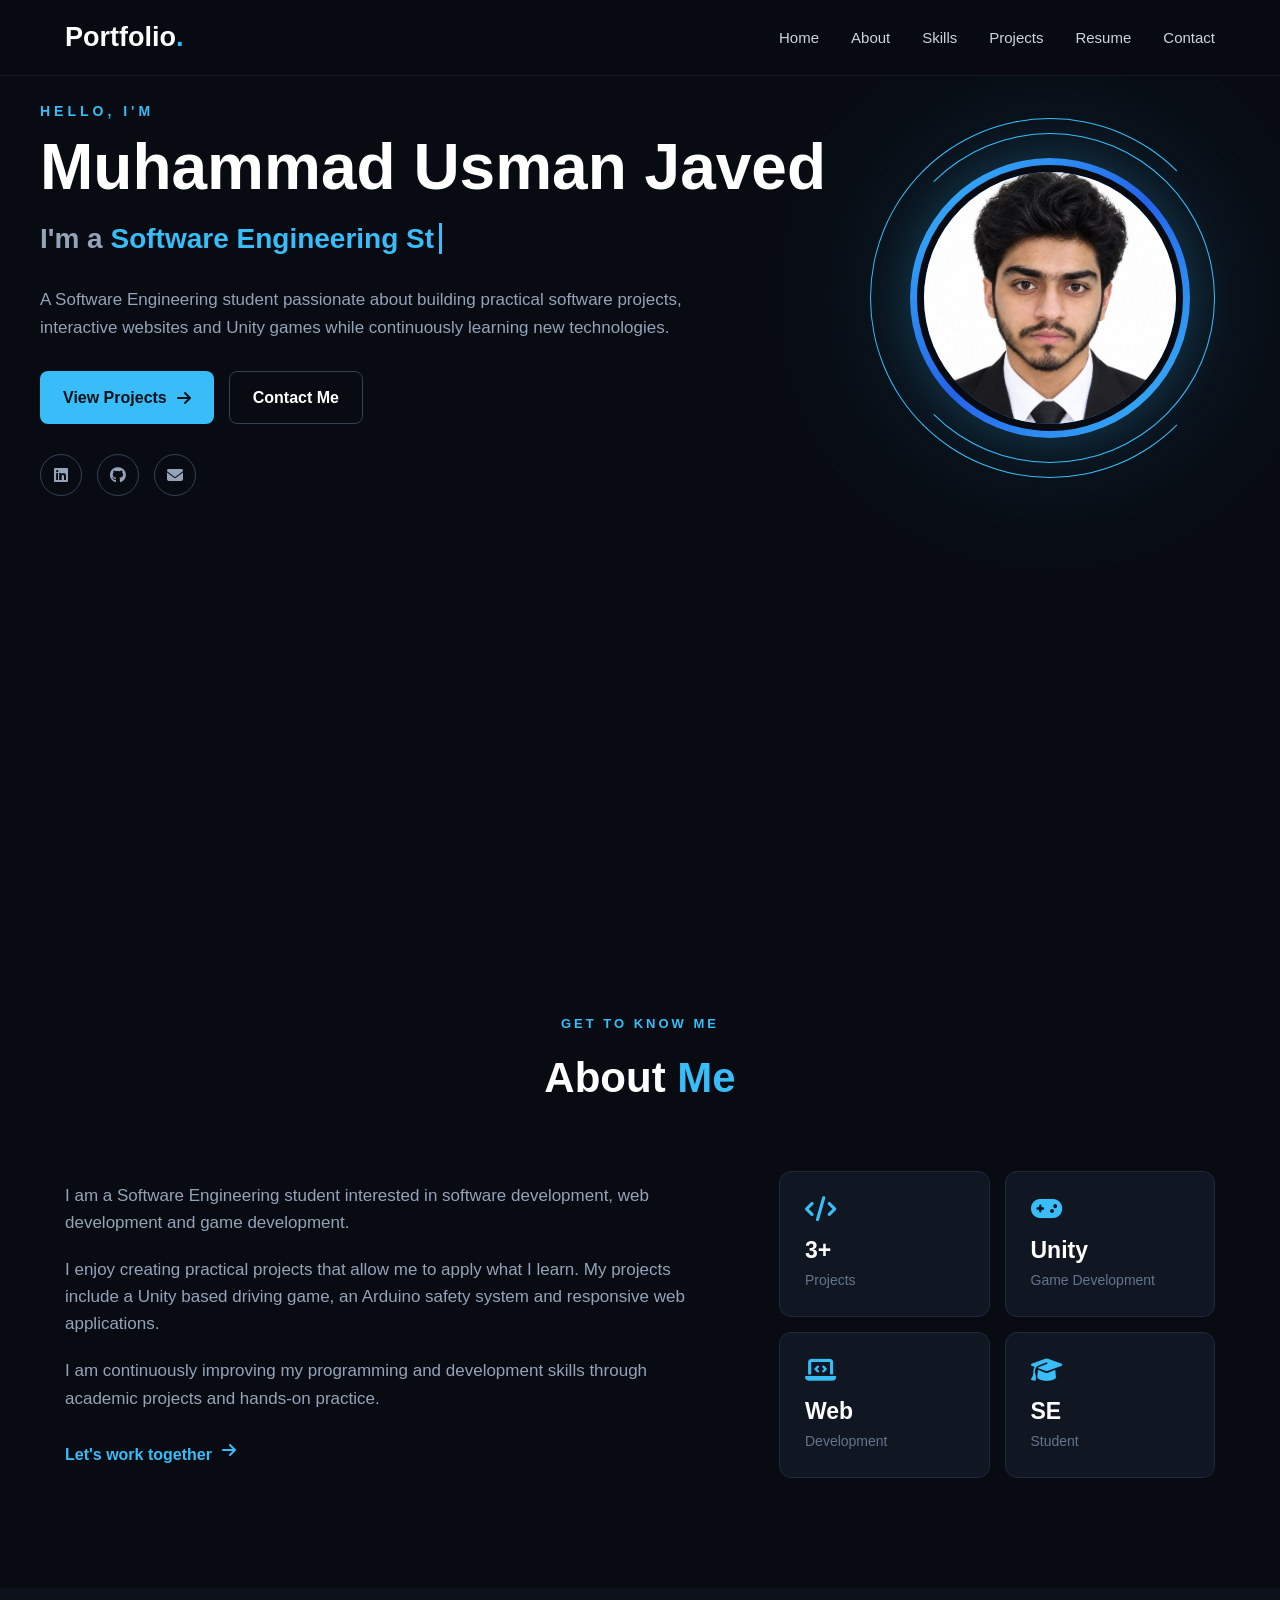
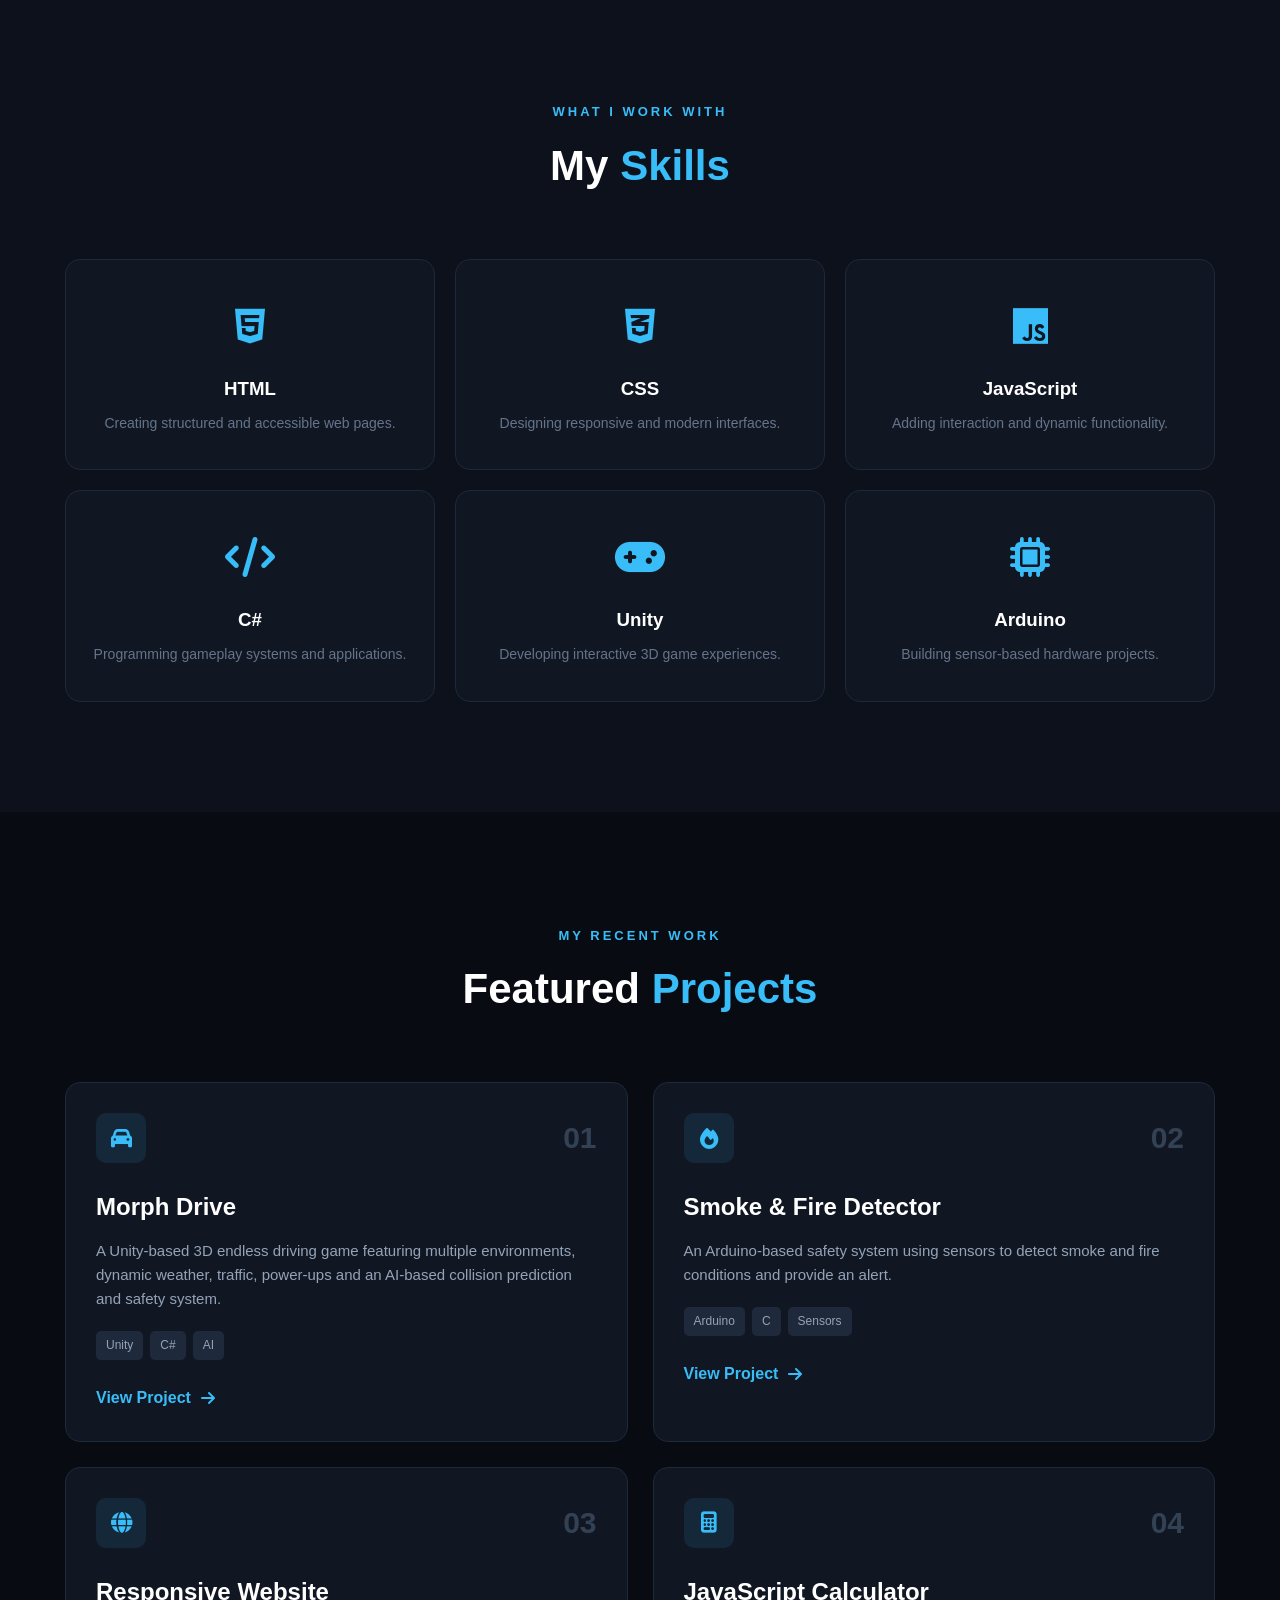
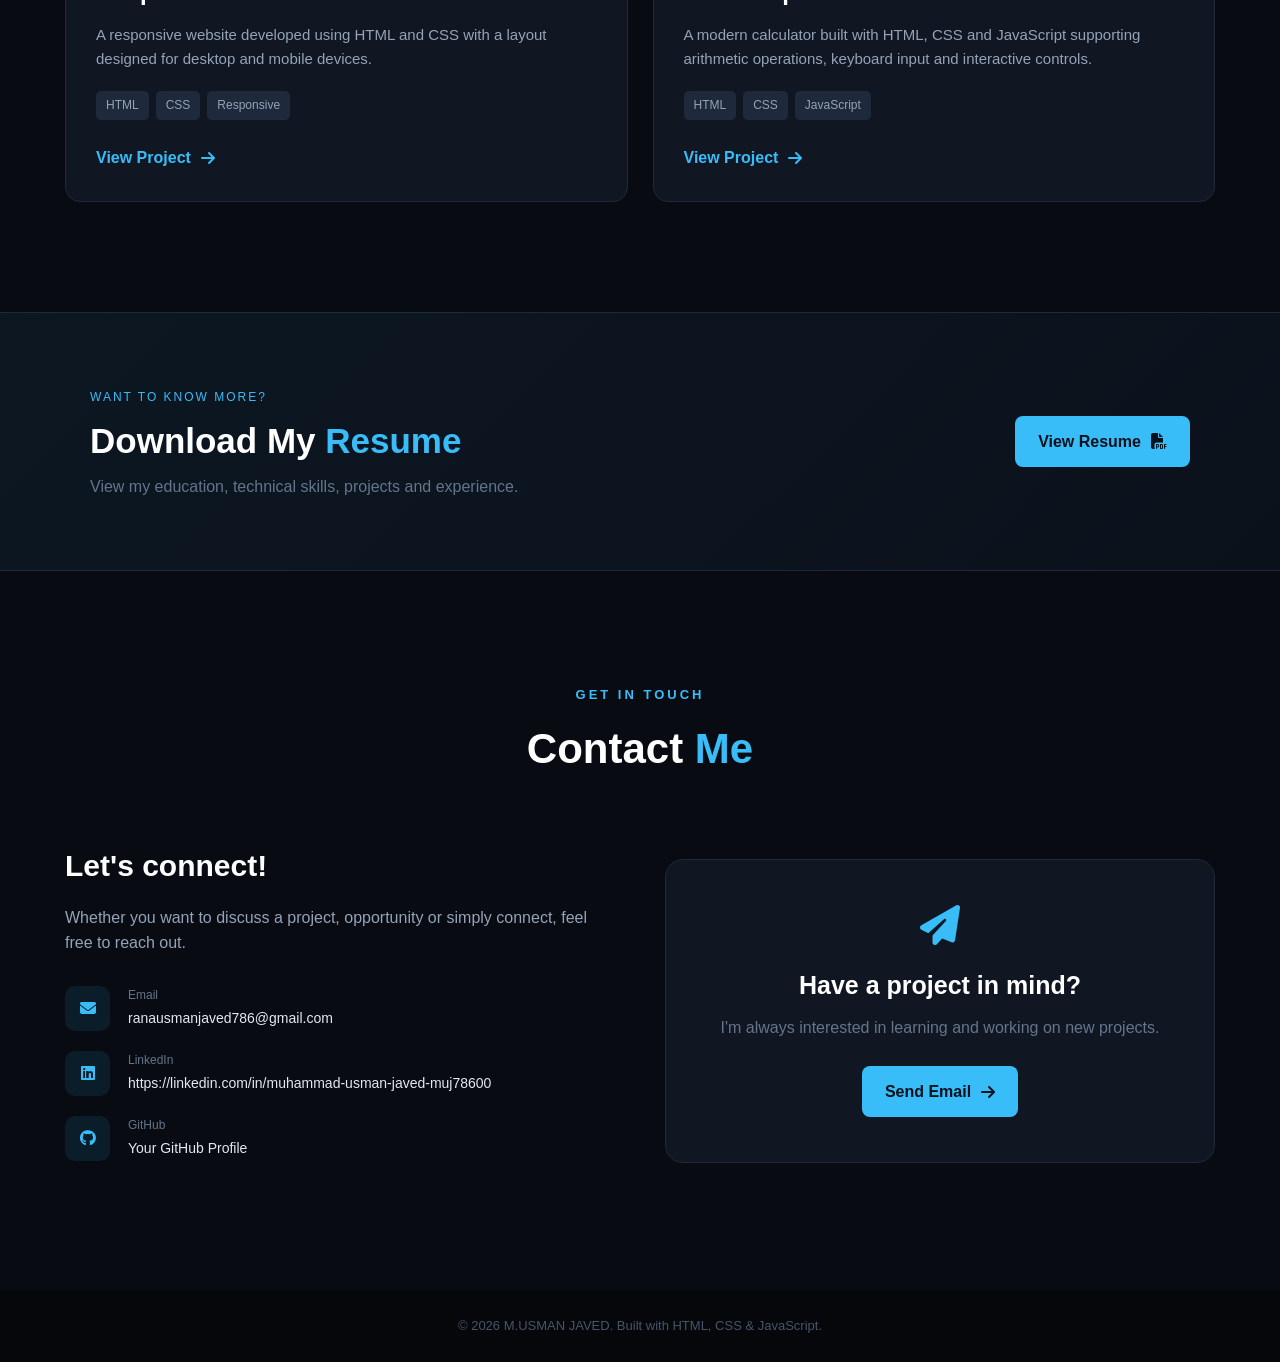
==== index.html @ f13d187c "Rename Layout.html to index.html" ====
<!DOCTYPE html>
<html lang="en">

<head>
    <meta charset="UTF-8">
    <meta name="viewport" content="width=device-width, initial-scale=1.0">

    <title>Muhammad Usman Javed| Software Engineering Student</title>

    <link rel="stylesheet" href="style.css">

    <!-- Font Awesome -->
    <link rel="stylesheet"
        href="https://cdnjs.cloudflare.com/ajax/libs/font-awesome/6.5.2/css/all.min.css">
</head>

<body>

    <!-- =========================
         NAVBAR
    ========================== -->

    <header class="header">

        <nav class="navbar">

            <a href="#home" class="logo">
                Portfolio<span>.</span>
            </a>

            <button class="menu-toggle" id="menuToggle">
                <i class="fas fa-bars"></i>
            </button>

            <ul class="nav-links" id="navLinks">

                <li>
                    <a href="#home">Home</a>
                </li>

                <li>
                    <a href="#about">About</a>
                </li>

                <li>
                    <a href="#skills">Skills</a>
                </li>

                <li>
                    <a href="#projects">Projects</a>
                </li>

                <li>
                    <a href="#resume">Resume</a>
                </li>

                <li>
                    <a href="#contact">Contact</a>
                </li>

            </ul>

        </nav>

    </header>


    <!-- =========================
         HERO
    ========================== -->

    <section id="home" class="hero">

        <div class="hero-container">

            <!-- LEFT SIDE -->

            <div class="hero-content">

                <p class="hello">
                    HELLO, I'M
                </p>

                <h1>
                    Muhammad Usman Javed
                </h1>

                <h2>
                    I'm a
                    <span id="typing"></span>
                </h2>

                <p class="hero-description">
                    A Software Engineering student passionate about
                    building practical software projects, interactive
                    websites and Unity games while continuously
                    learning new technologies.
                </p>

                <div class="hero-buttons">

                    <a href="#projects" class="btn primary-btn">
                        View Projects
                        <i class="fas fa-arrow-right"></i>
                    </a>

                    <a href="#contact" class="btn secondary-btn">
                        Contact Me
                    </a>

                </div>

                <div class="social-links">

                    <a href="https://linkedin.com/in/muhammad-usman-javed-muj78600" target="_blank">
                        <i class="fab fa-linkedin"></i>
                    </a>

                    <a href="https://github.com/muhammad-usman-javed" target="_blank">
                        <i class="fab fa-github"></i>
                    </a>

                    <a href="mailto:ranausmanjaved786@gmail.com">
                        <i class="fas fa-envelope"></i>
                    </a>

                </div>

            </div>


            <!-- PROFILE PHOTO -->

            <div class="profile-container">

                <div class="profile-glow"></div>

                <div class="profile-circle">

                    <img src="My Picture.jpeg"
                        alt="Profile Photo">

                </div>

                <div class="profile-decoration decoration-one"></div>
                <div class="profile-decoration decoration-two"></div>

            </div>

        </div>

    </section>


    <!-- =========================
         ABOUT
    ========================== -->

    <section id="about" class="section">

        <div class="section-heading">

            <span>GET TO KNOW ME</span>

            <h2>
                About <strong>Me</strong>
            </h2>

        </div>

        <div class="about-container">

            <div class="about-text">

                <p>
                    I am a Software Engineering student interested in
                    software development, web development and game
                    development.
                </p>

                <p>
                    I enjoy creating practical projects that allow me
                    to apply what I learn. My projects include a Unity
                    based driving game, an Arduino safety system and
                    responsive web applications.
                </p>

                <p>
                    I am continuously improving my programming and
                    development skills through academic projects and
                    hands-on practice.
                </p>

                <a href="#contact" class="text-link">
                    Let's work together
                    <i class="fas fa-arrow-right"></i>
                </a>

            </div>


            <div class="about-stats">

                <div class="stat-card">

                    <i class="fas fa-code"></i>

                    <h3>3+</h3>

                    <p>Projects</p>

                </div>

                <div class="stat-card">

                    <i class="fas fa-gamepad"></i>

                    <h3>Unity</h3>

                    <p>Game Development</p>

                </div>

                <div class="stat-card">

                    <i class="fas fa-laptop-code"></i>

                    <h3>Web</h3>

                    <p>Development</p>

                </div>

                <div class="stat-card">

                    <i class="fas fa-graduation-cap"></i>

                    <h3>SE</h3>

                    <p>Student</p>

                </div>

            </div>

        </div>

    </section>


    <!-- =========================
         SKILLS
    ========================== -->

    <section id="skills" class="section skills-section">

        <div class="section-heading">

            <span>WHAT I WORK WITH</span>

            <h2>
                My <strong>Skills</strong>
            </h2>

        </div>


        <div class="skills-grid">

            <div class="skill-card">

                <div class="skill-icon">
                    <i class="fab fa-html5"></i>
                </div>

                <h3>HTML</h3>

                <p>
                    Creating structured and accessible web pages.
                </p>

            </div>


            <div class="skill-card">

                <div class="skill-icon">
                    <i class="fab fa-css3-alt"></i>
                </div>

                <h3>CSS</h3>

                <p>
                    Designing responsive and modern interfaces.
                </p>

            </div>


            <div class="skill-card">

                <div class="skill-icon">
                    <i class="fab fa-js"></i>
                </div>

                <h3>JavaScript</h3>

                <p>
                    Adding interaction and dynamic functionality.
                </p>

            </div>


            <div class="skill-card">

                <div class="skill-icon">
                    <i class="fas fa-code"></i>
                </div>

                <h3>C#</h3>

                <p>
                    Programming gameplay systems and applications.
                </p>

            </div>


            <div class="skill-card">

                <div class="skill-icon">
                    <i class="fas fa-gamepad"></i>
                </div>

                <h3>Unity</h3>

                <p>
                    Developing interactive 3D game experiences.
                </p>

            </div>


            <div class="skill-card">

                <div class="skill-icon">
                    <i class="fas fa-microchip"></i>
                </div>

                <h3>Arduino</h3>

                <p>
                    Building sensor-based hardware projects.
                </p>

            </div>

        </div>

    </section>


    <!-- =========================
         PROJECTS
    ========================== -->

    <section id="projects" class="section">

        <div class="section-heading">

            <span>MY RECENT WORK</span>

            <h2>
                Featured <strong>Projects</strong>
            </h2>

        </div>


        <div class="projects-grid">


            <!-- PROJECT 1 -->

            <div class="project-card">

                <div class="project-top">

                    <div class="project-icon">
                        <i class="fas fa-car"></i>
                    </div>

                    <span>
                        01
                    </span>

                </div>

                <h3>
                    Morph Drive
                </h3>

                <p>
                    A Unity-based 3D endless driving game featuring
                    multiple environments, dynamic weather, traffic,
                    power-ups and an AI-based collision prediction
                    and safety system.
                </p>

                <div class="project-tags">

                    <span>Unity</span>
                    <span>C#</span>
                    <span>AI</span>

                </div>

                <a href="#" class="project-link">
                    View Project
                    <i class="fas fa-arrow-right"></i>
                </a>

            </div>


            <!-- PROJECT 2 -->

            <div class="project-card">

                <div class="project-top">

                    <div class="project-icon">
                        <i class="fas fa-fire"></i>
                    </div>

                    <span>
                        02
                    </span>

                </div>

                <h3>
                    Smoke & Fire Detector
                </h3>

                <p>
                    An Arduino-based safety system using sensors
                    to detect smoke and fire conditions and provide
                    an alert.
                </p>

                <div class="project-tags">

                    <span>Arduino</span>
                    <span>C</span>
                    <span>Sensors</span>

                </div>

                <a href="#" class="project-link">
                    View Project
                    <i class="fas fa-arrow-right"></i>
                </a>

            </div>


            <!-- PROJECT 3 -->

            <div class="project-card">

                <div class="project-top">

                    <div class="project-icon">
                        <i class="fas fa-globe"></i>
                    </div>

                    <span>
                        03
                    </span>

                </div>

                <h3>
                    Responsive Website
                </h3>

                <p>
                    A responsive website developed using HTML and
                    CSS with a layout designed for desktop and
                    mobile devices.
                </p>

                <div class="project-tags">

                    <span>HTML</span>
                    <span>CSS</span>
                    <span>Responsive</span>

                </div>

                <a href="#" class="project-link">
                    View Project
                    <i class="fas fa-arrow-right"></i>
                </a>

            </div>


            <!-- PROJECT 4 -->

            <div class="project-card">

                <div class="project-top">

                    <div class="project-icon">
                        <i class="fas fa-calculator"></i>
                    </div>

                    <span>
                        04
                    </span>

                </div>

                <h3>
                    JavaScript Calculator
                </h3>

                <p>
                    A modern calculator built with HTML, CSS and
                    JavaScript supporting arithmetic operations,
                    keyboard input and interactive controls.
                </p>

                <div class="project-tags">

                    <span>HTML</span>
                    <span>CSS</span>
                    <span>JavaScript</span>

                </div>

                <a href="#" class="project-link">
                    View Project
                    <i class="fas fa-arrow-right"></i>
                </a>

            </div>

        </div>

    </section>


    <!-- =========================
         RESUME
    ========================== -->

    <section id="resume" class="resume-section">

        <div class="resume-content">

            <div>

                <span class="resume-small">
                    WANT TO KNOW MORE?
                </span>

                <h2>
                    Download My <strong>Resume</strong>
                </h2>

                <p>
                    View my education, technical skills, projects
                    and experience.
                </p>

            </div>

            <a href="Muhammad Usman Javed CV.pdf"
                target="_blank"
                class="btn primary-btn">

                View Resume

                <i class="fas fa-file-pdf"></i>

            </a>

        </div>

    </section>


    <!-- =========================
         CONTACT
    ========================== -->

    <section id="contact" class="section contact-section">

        <div class="section-heading">

            <span>GET IN TOUCH</span>

            <h2>
                Contact <strong>Me</strong>
            </h2>

        </div>


        <div class="contact-container">

            <div class="contact-text">

                <h3>
                    Let's connect!
                </h3>

                <p>
                    Whether you want to discuss a project,
                    opportunity or simply connect, feel free
                    to reach out.
                </p>

                <div class="contact-item">

                    <i class="fas fa-envelope"></i>

                    <div>
                        <span>Email</span>
                        <a href="mailto:your.email@example.com">
                            ranausmanjaved786@gmail.com
                        </a>
                    </div>

                </div>


                <div class="contact-item">

                    <i class="fab fa-linkedin"></i>

                    <div>
                        <span>LinkedIn</span>
                        <a href="#" target="_blank">
                            https://linkedin.com/in/muhammad-usman-javed-muj78600
                        </a>
                    </div>

                </div>


                <div class="contact-item">

                    <i class="fab fa-github"></i>

                    <div>
                        <span>GitHub</span>
                        <a href="#" target="_blank">
                            Your GitHub Profile
                        </a>
                    </div>

                </div>

            </div>


            <div class="contact-card">

                <i class="fas fa-paper-plane"></i>

                <h3>
                    Have a project in mind?
                </h3>

                <p>
                    I'm always interested in learning and
                    working on new projects.
                </p>

                <a href="ranausmanjaved786@gmail.com"
                    class="btn primary-btn">

                    Send Email

                    <i class="fas fa-arrow-right"></i>

                </a>

            </div>

        </div>

    </section>


    <!-- =========================
         FOOTER
    ========================== -->

    <footer>

        <p>
            © 2026 M.USMAN JAVED.
            Built with HTML, CSS & JavaScript.
        </p>

    </footer>


    <script src="script.js"></script>

</body>

</html>
---- style.css ----
/* ========================================
   RESET
======================================== */

* {
    margin: 0;
    padding: 0;
    box-sizing: border-box;
}

html {
    scroll-behavior: smooth;
}

body {
    font-family: Arial, Helvetica, sans-serif;
    background: #080b12;
    color: #ffffff;
    line-height: 1.6;
}

html {
    overflow-x: hidden;
}

body {
    overflow-x: hidden;
    width: 100%;
}

a {
    text-decoration: none;
    color: inherit;
}

section {
    scroll-margin-top: 80px;
}


/* ========================================
   HEADER
======================================== */

.header {
    position: fixed;
    top: 0;
    left: 0;
    width: 100%;
    z-index: 1000;

    background: rgba(8, 11, 18, 0.85);

    backdrop-filter: blur(15px);

    border-bottom: 1px solid rgba(255, 255, 255, 0.06);
}

.navbar {
    max-width: 1200px;
    margin: auto;

    height: 75px;

    padding: 0 25px;

    display: flex;
    align-items: center;
    justify-content: space-between;
}

.logo {
    font-size: 27px;
    font-weight: 800;
}

.logo span {
    color: #38bdf8;
}

.nav-links {
    display: flex;
    list-style: none;
    gap: 32px;
}

.nav-links a {
    color: #cbd5e1;

    font-size: 15px;

    transition: 0.3s;
}

.nav-links a:hover {
    color: #38bdf8;
}

.menu-toggle {
    display: none;

    border: none;
    background: none;

    color: white;

    font-size: 25px;

    cursor: pointer;
}


/* ========================================
   HERO
======================================== */

/* ========================================
   HERO
======================================== */

.hero {
    min-height: 100vh;
    width: 100%;
    padding: 100px 25px 60px;
    box-sizing: border-box;
    overflow: hidden;
}

.hero-container {
    width: 100%;
    max-width: 1200px;
    margin: 0 auto;

    display: grid;
    grid-template-columns: minmax(0, 1fr) 380px;

    align-items: center;
    gap: 70px;
}

.hero-content {
    min-width: 0;
    max-width: 100%;
    animation: slideLeft 1s ease;
}

.hello {
    color: #38bdf8;
    font-size: 14px;
    letter-spacing: 4px;
    font-weight: bold;
    margin-bottom: 12px;
}

.hero h1 {
    font-size: 64px;
    line-height: 1.05;
    margin-bottom: 15px;
    white-space: nowrap;
}

.hero h2 {
    font-size: 28px;
    color: #94a3b8;
    margin-bottom: 25px;
}

#typing {
    color: #38bdf8;
    border-right: 3px solid #38bdf8;
    padding-right: 5px;
}

.hero-description {
    max-width: 650px;
    color: #94a3b8;
    font-size: 17px;
}

.hero-buttons {
    display: flex;
    gap: 15px;
    margin-top: 30px;
}

.btn {
    display: inline-flex;
    align-items: center;
    justify-content: center;
    gap: 10px;
    padding: 13px 23px;
    border-radius: 8px;
    font-weight: bold;
    transition: 0.3s;
}

.primary-btn {
    background: #38bdf8;
    color: #06111b;
}

.primary-btn:hover {
    transform: translateY(-4px);
    box-shadow: 0 10px 30px rgba(56, 189, 248, 0.25);
}

.secondary-btn {
    border: 1px solid #334155;
    color: white;
}

.secondary-btn:hover {
    border-color: #38bdf8;
    color: #38bdf8;
    transform: translateY(-4px);
}

.social-links {
    display: flex;
    gap: 15px;
    margin-top: 30px;
}

.social-links a {
    width: 42px;
    height: 42px;
    border: 1px solid #334155;
    border-radius: 50%;

    display: flex;
    justify-content: center;
    align-items: center;

    color: #94a3b8;
    transition: 0.3s;
}

.social-links a:hover {
    color: #38bdf8;
    border-color: #38bdf8;
    transform: translateY(-4px);
}


/* ========================================
   PROFILE PHOTO
======================================== */

.profile-container {
    position: relative;

    width: 350px;
    height: 350px;

    margin: auto;

    display: flex;

    justify-content: center;
    align-items: center;

    animation: float 4s ease-in-out infinite;
}

.profile-glow {
    position: absolute;

    width: 300px;
    height: 300px;

    border-radius: 50%;

    background: #38bdf8;

    filter: blur(80px);

    opacity: 0.16;
}

.profile-circle {
    position: relative;

    width: 280px;
    height: 280px;

    border-radius: 50%;

    padding: 7px;

    background:
        linear-gradient(
            135deg,
            #38bdf8,
            #2563eb,
            #38bdf8
        );

    box-shadow:
        0 0 50px rgba(56, 189, 248, 0.2);
}

.profile-circle img {
    width: 100%;
    height: 100%;

    border-radius: 50%;

    object-fit: cover;

    border: 7px solid #080b12;
}

.profile-decoration {
    position: absolute;

    border: 1px solid #38bdf8;

    border-radius: 50%;
}

.decoration-one {
    width: 330px;
    height: 330px;

    border-left-color: transparent;

    animation: rotate 10s linear infinite;
}

.decoration-two {
    width: 360px;
    height: 360px;

    border-right-color: transparent;

    animation: rotateReverse 15s linear infinite;
}


/* ========================================
   SECTIONS
======================================== */

.section {
    max-width: 1200px;

    margin: auto;

    padding: 110px 25px;
}

.section-heading {
    text-align: center;

    margin-bottom: 60px;
}

.section-heading span {
    color: #38bdf8;

    font-size: 13px;

    letter-spacing: 3px;

    font-weight: bold;
}

.section-heading h2 {
    font-size: 42px;

    margin-top: 8px;
}

.section-heading strong {
    color: #38bdf8;
}


/* ========================================
   ABOUT
======================================== */

.about-container {
    display: grid;

    grid-template-columns: 1.2fr 0.8fr;

    gap: 60px;

    align-items: center;
}

.about-text p {
    color: #94a3b8;

    font-size: 17px;

    margin-bottom: 20px;
}

.text-link {
    display: inline-flex;

    gap: 10px;

    color: #38bdf8;

    font-weight: bold;

    margin-top: 10px;
}

.text-link:hover i {
    transform: translateX(5px);
}

.text-link i {
    transition: 0.3s;
}

.about-stats {
    display: grid;

    grid-template-columns: 1fr 1fr;

    gap: 15px;
}

.stat-card {
    padding: 25px;

    background: #111722;

    border: 1px solid #1e293b;

    border-radius: 12px;

    transition: 0.3s;
}

.stat-card:hover {
    transform: translateY(-5px);

    border-color: #38bdf8;
}

.stat-card i {
    color: #38bdf8;

    font-size: 25px;

    margin-bottom: 10px;
}

.stat-card h3 {
    font-size: 23px;
}

.stat-card p {
    color: #64748b;

    font-size: 14px;
}


/* ========================================
   SKILLS
======================================== */

.skills-section {
    max-width: none;

    background: #0c111b;
}

.skills-section .section-heading,
.skills-grid {
    max-width: 1200px;

    margin-left: auto;
    margin-right: auto;
}

.skills-grid {
    display: grid;

    grid-template-columns:
        repeat(3, 1fr);

    gap: 20px;

    padding: 0 25px;
}

.skill-card {
    padding: 35px 25px;

    background: #111722;

    border: 1px solid #1e293b;

    border-radius: 15px;

    text-align: center;

    transition: 0.35s;
}

.skill-card:hover {
    transform: translateY(-8px);

    border-color: #38bdf8;

    box-shadow:
        0 15px 40px rgba(0, 0, 0, 0.2);
}

.skill-icon {
    font-size: 40px;

    color: #38bdf8;

    margin-bottom: 15px;
}

.skill-card h3 {
    margin-bottom: 8px;
}

.skill-card p {
    color: #64748b;

    font-size: 14px;
}


/* ========================================
   PROJECTS
======================================== */

.projects-grid {
    display: grid;

    grid-template-columns: 1fr 1fr;

    gap: 25px;
}

.project-card {
    padding: 30px;

    background: #111722;

    border: 1px solid #1e293b;

    border-radius: 15px;

    transition: 0.35s;
}

.project-card:hover {
    transform: translateY(-8px);

    border-color: #38bdf8;
}

.project-top {
    display: flex;

    justify-content: space-between;

    align-items: center;

    margin-bottom: 25px;
}

.project-icon {
    width: 50px;
    height: 50px;

    border-radius: 10px;

    background: rgba(56, 189, 248, 0.1);

    color: #38bdf8;

    display: flex;

    justify-content: center;
    align-items: center;

    font-size: 21px;
}

.project-top > span {
    color: #334155;

    font-size: 30px;

    font-weight: bold;
}

.project-card h3 {
    font-size: 24px;

    margin-bottom: 12px;
}

.project-card p {
    color: #94a3b8;

    font-size: 15px;
}

.project-tags {
    display: flex;

    flex-wrap: wrap;

    gap: 7px;

    margin-top: 20px;
}

.project-tags span {
    padding: 5px 10px;

    border-radius: 5px;

    background: #1e293b;

    color: #94a3b8;

    font-size: 12px;
}

.project-link {
    display: inline-flex;

    gap: 10px;

    align-items: center;

    margin-top: 25px;

    color: #38bdf8;

    font-weight: bold;
}

.project-link i {
    transition: 0.3s;
}

.project-link:hover i {
    transform: translateX(5px);
}


/* ========================================
   RESUME
======================================== */

.resume-section {
    padding: 70px 25px;

    background:
        linear-gradient(
            135deg,
            #0c1722,
            #0b111b
        );

    border-top: 1px solid #1e293b;

    border-bottom: 1px solid #1e293b;
}

.resume-content {
    max-width: 1100px;

    margin: auto;

    display: flex;

    align-items: center;

    justify-content: space-between;

    gap: 30px;
}

.resume-small {
    color: #38bdf8;

    font-size: 12px;

    letter-spacing: 2px;
}

.resume-content h2 {
    font-size: 35px;

    margin: 5px 0;
}

.resume-content strong {
    color: #38bdf8;
}

.resume-content p {
    color: #64748b;
}


/* ========================================
   CONTACT
======================================== */

.contact-container {
    display: grid;

    grid-template-columns: 1fr 1fr;

    gap: 50px;

    align-items: center;
}

.contact-text h3 {
    font-size: 30px;

    margin-bottom: 15px;
}

.contact-text > p {
    color: #94a3b8;

    margin-bottom: 30px;
}

.contact-item {
    display: flex;

    align-items: center;

    gap: 18px;

    margin: 20px 0;
}

.contact-item > i {
    width: 45px;
    height: 45px;

    display: flex;

    justify-content: center;
    align-items: center;

    border-radius: 10px;

    background: rgba(56, 189, 248, 0.1);

    color: #38bdf8;
}

.contact-item span {
    display: block;

    color: #64748b;

    font-size: 12px;
}

.contact-item a {
    color: #e2e8f0;

    font-size: 14px;
}

.contact-item a:hover {
    color: #38bdf8;
}

.contact-card {
    padding: 45px;

    background: #111722;

    border: 1px solid #1e293b;

    border-radius: 18px;

    text-align: center;
}

.contact-card > i {
    color: #38bdf8;

    font-size: 40px;

    margin-bottom: 20px;
}

.contact-card h3 {
    font-size: 25px;

    margin-bottom: 10px;
}

.contact-card p {
    color: #64748b;

    margin-bottom: 25px;
}


/* ========================================
   FOOTER
======================================== */

footer {
    padding: 25px;

    text-align: center;

    background: #05070b;

    color: #475569;

    font-size: 13px;
}


/* ========================================
   ANIMATIONS
======================================== */

@keyframes slideLeft {

    from {
        opacity: 0;

        transform: translateX(-40px);
    }

    to {
        opacity: 1;

        transform: translateX(0);
    }
}

@keyframes float {

    0%, 100% {
        transform: translateY(0);
    }

    50% {
        transform: translateY(-12px);
    }
}

@keyframes rotate {

    from {
        transform: rotate(0deg);
    }

    to {
        transform: rotate(360deg);
    }
}

@keyframes rotateReverse {

    from {
        transform: rotate(360deg);
    }

    to {
        transform: rotate(0deg);
    }
}


/* ========================================
   RESPONSIVE DESIGN
======================================== */

/* ========================================
   RESPONSIVE DESIGN
======================================== */

@media (max-width: 900px) {

    .hero {
        padding-top: 120px;
    }

    .hero-container {
        grid-template-columns: 1fr;
        gap: 45px;
        text-align: center;
    }

    .hero-content {
        width: 100%;
    }

    .hero h1 {
        font-size: 40px;
        white-space: nowrap;
    }

    .hero-description {
        margin: 0 auto;
    }

    .hero-buttons,
    .social-links {
        justify-content: center;
    }

    .profile-container {
        order: -1;

        width: 300px;
        height: 300px;

        margin: 0 auto;
    }

    .profile-circle {
        width: 230px;
        height: 230px;
    }

    .decoration-one {
        width: 270px;
        height: 270px;
    }

    .decoration-two {
        width: 295px;
        height: 295px;
    }

    .about-container {
        grid-template-columns: 1fr;
    }

    .skills-grid {
        grid-template-columns: 1fr 1fr;
    }

    .contact-container {
        grid-template-columns: 1fr;
    }
}


@media (max-width: 700px) {

    .menu-toggle {
        display: block;
    }

    .nav-links {
        position: absolute;
        top: 75px;
        left: 0;
        width: 100%;

        background: #0b1019;
        border-top: 1px solid #1e293b;

        flex-direction: column;
        align-items: center;
        gap: 0;

        max-height: 0;
        overflow: hidden;

        transition: 0.3s;
    }

    .nav-links.active {
        max-height: 400px;
        padding: 15px 0;
    }

    .nav-links li {
        width: 100%;
        text-align: center;
    }

    .nav-links a {
        display: block;
        padding: 13px;
    }

    .hero h1 {
        font-size: 35px;
        white-space: nowrap;
    }

    .hero h2 {
        font-size: 22px;
    }

    .hero-buttons {
        flex-direction: column;
    }

    .section-heading h2 {
        font-size: 35px;
    }

    .skills-grid,
    .projects-grid {
        grid-template-columns: 1fr;
    }

    .about-stats {
        grid-template-columns: 1fr 1fr;
    }

    .resume-content {
        flex-direction: column;
        text-align: center;
    }
}


@media (max-width: 450px) {

    .hero {
        padding-left: 15px;
        padding-right: 15px;
    }

    .hero h1 {
        font-size: 27px;
        white-space: nowrap;
    }

    .profile-container {
        width: 260px;
        height: 260px;
    }

    .profile-circle {
        width: 200px;
        height: 200px;
    }

    .decoration-one {
        width: 235px;
        height: 235px;
    }

    .decoration-two {
        width: 255px;
        height: 255px;
    }

    .about-stats {
        grid-template-columns: 1fr;
    }
}
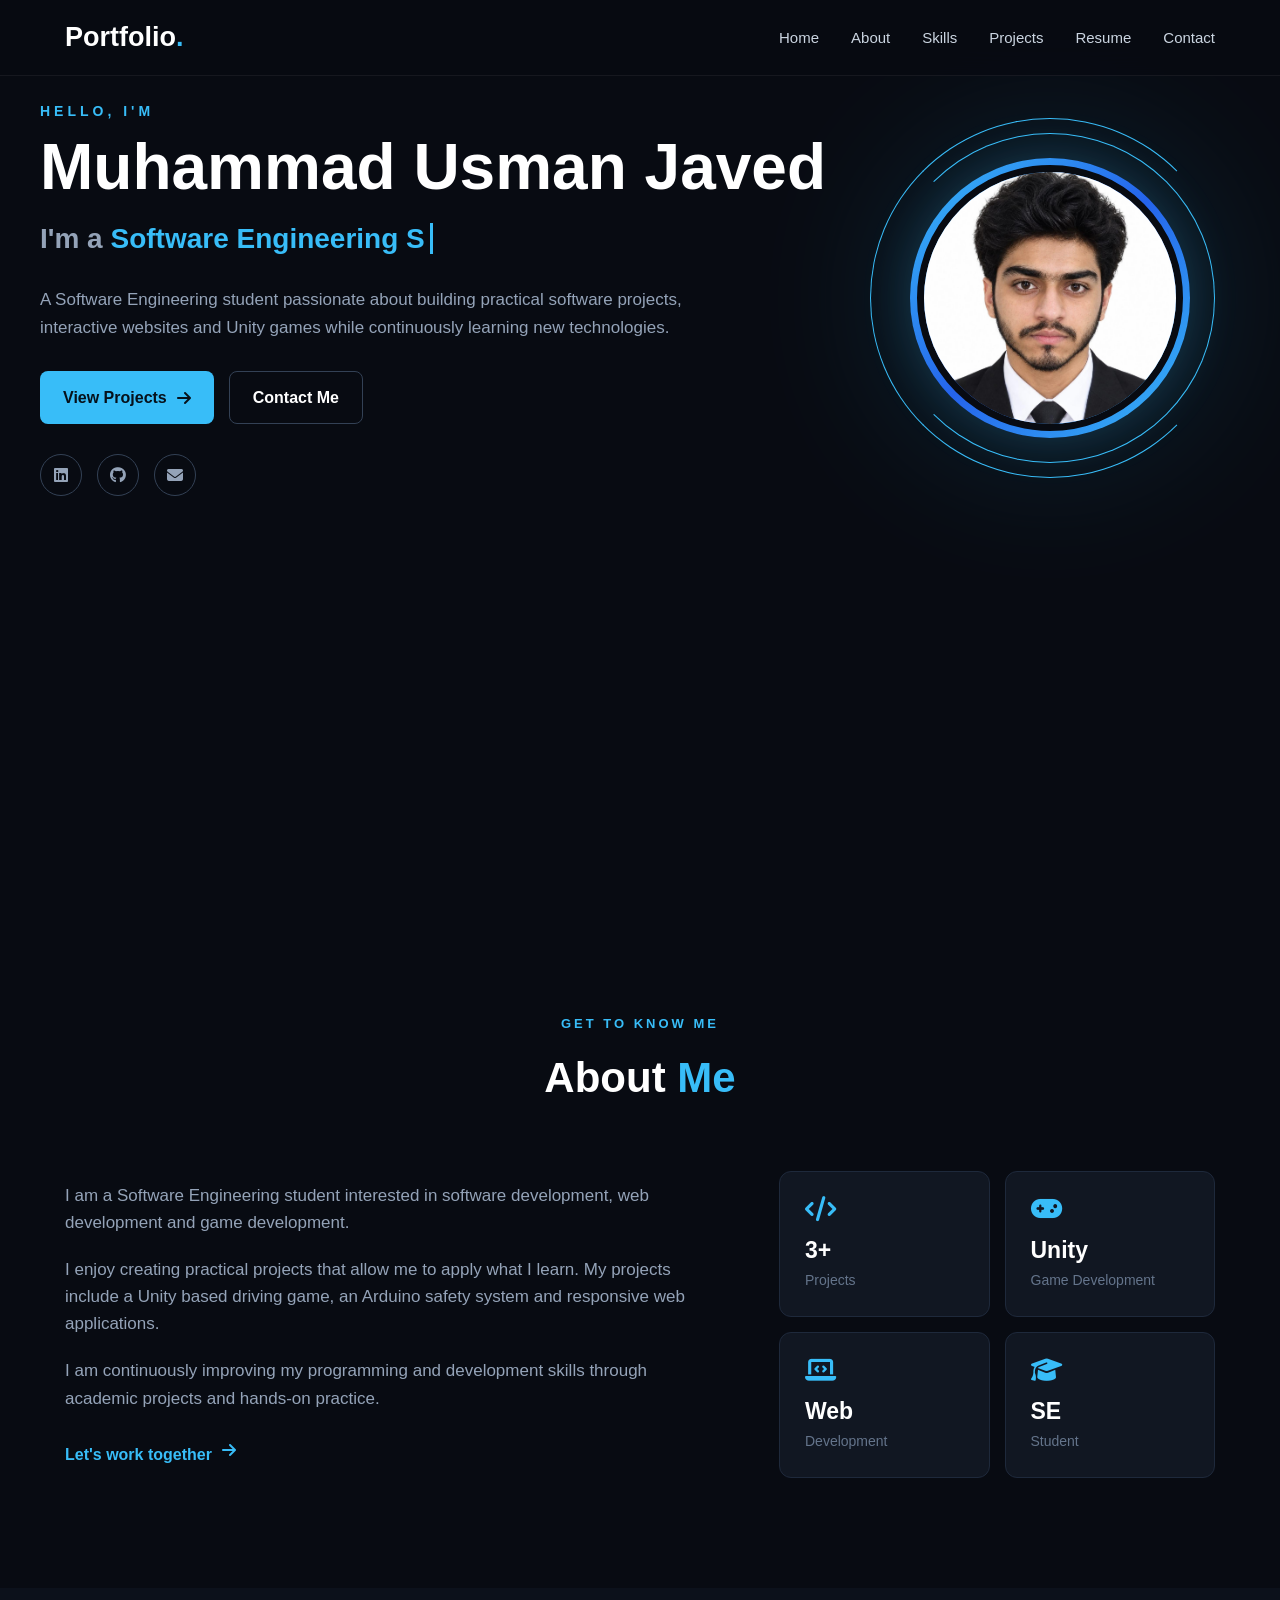
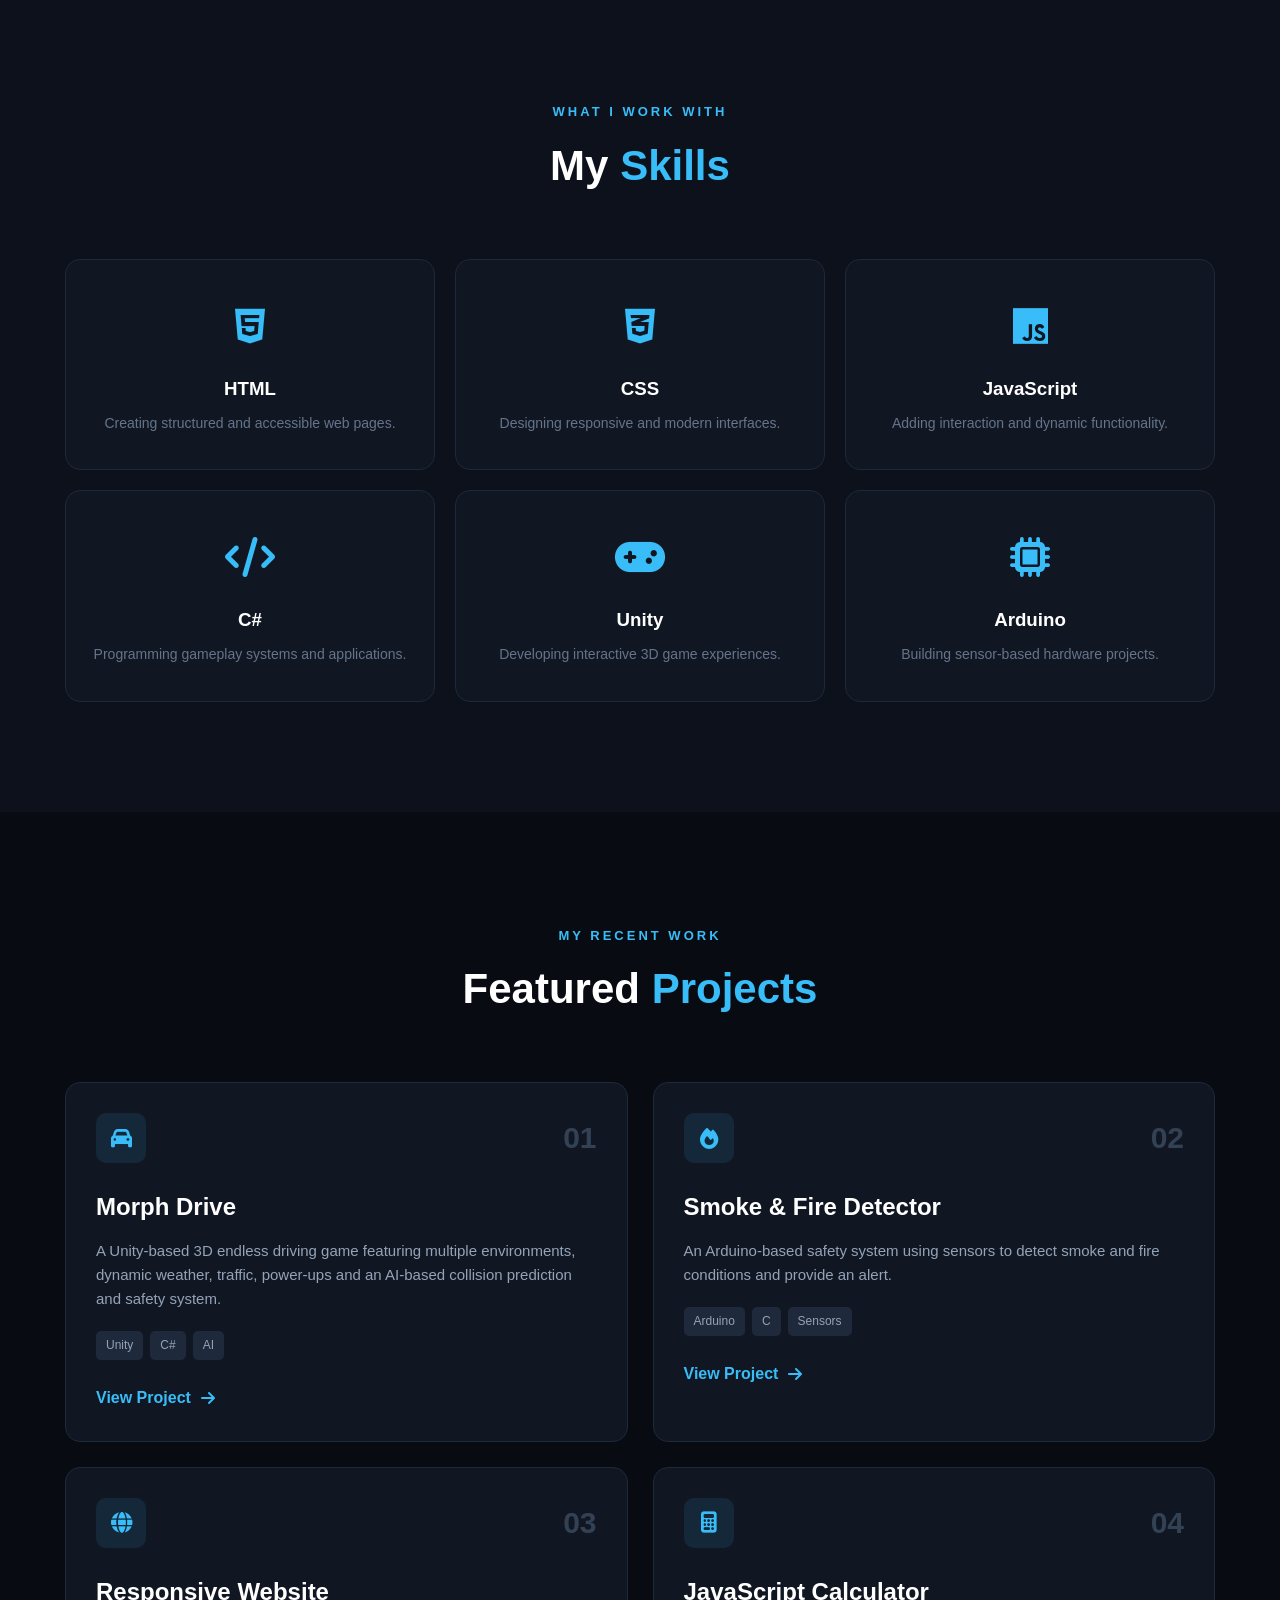
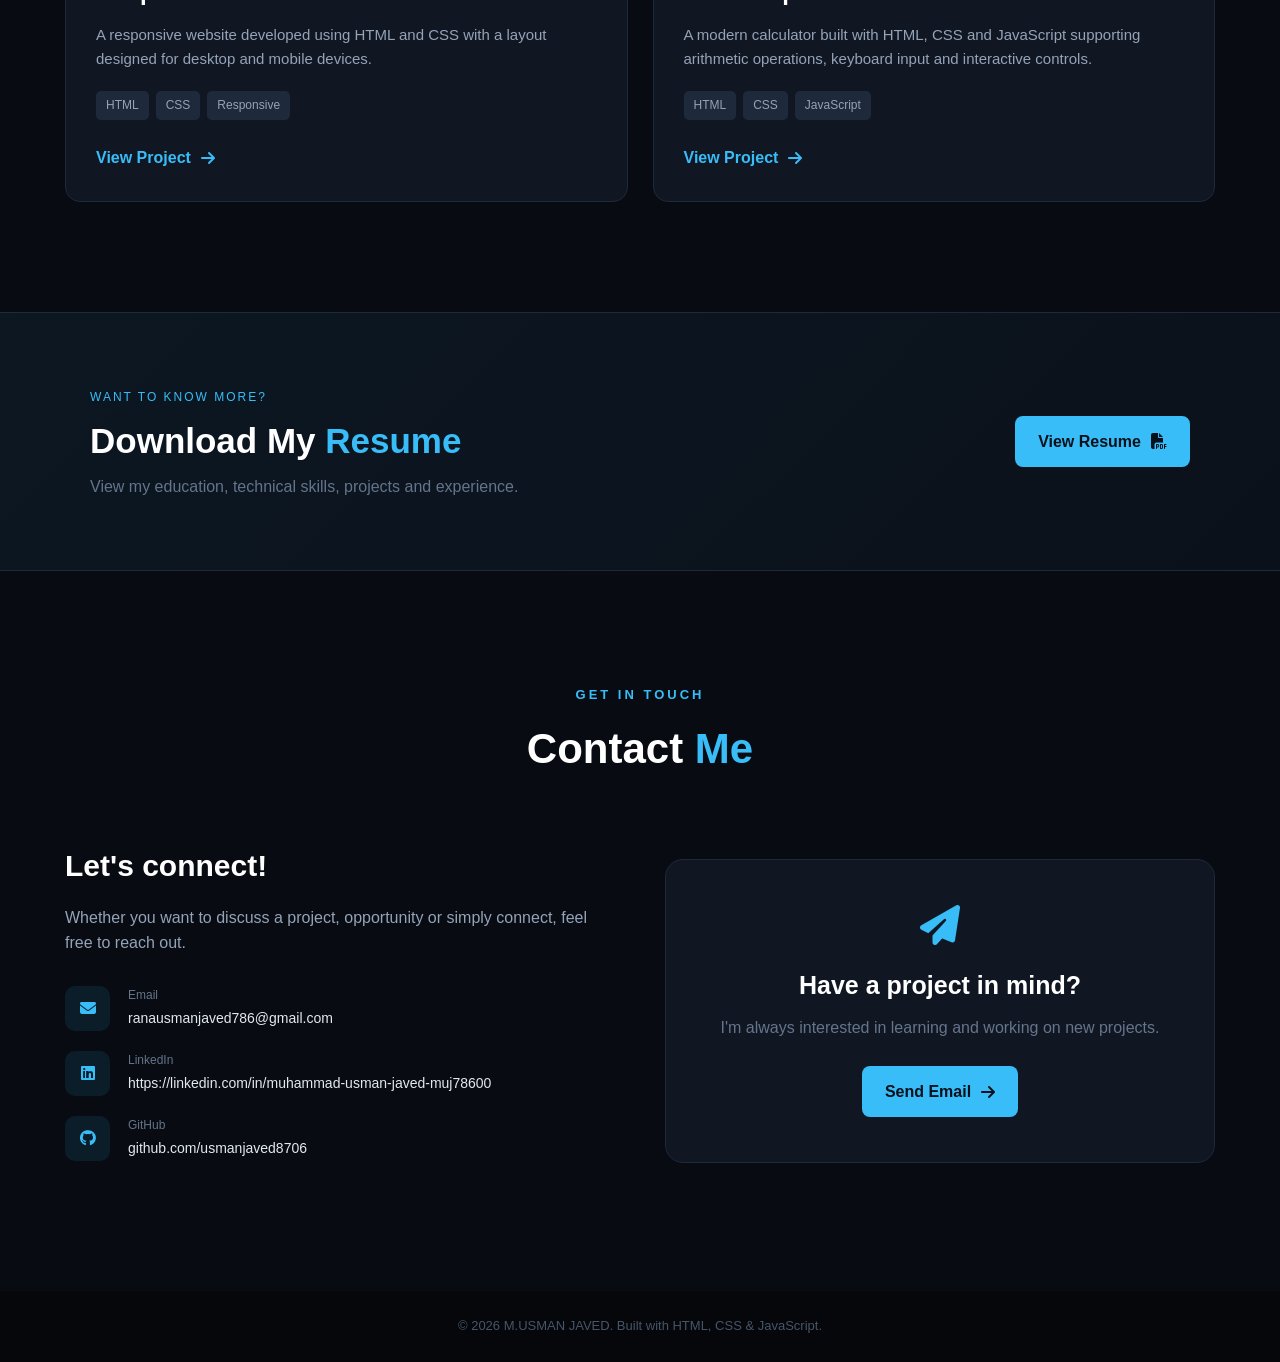
==== commit 8ca8bd01: "Rename main HTML file" ====
--- a/index.html
+++ b/index.html
@@ -1,719 +1,718 @@
-<!DOCTYPE html>
-<html lang="en">
-
-<head>
-    <meta charset="UTF-8">
-    <meta name="viewport" content="width=device-width, initial-scale=1.0">
-
-    <title>Muhammad Usman Javed| Software Engineering Student</title>
-
-    <link rel="stylesheet" href="style.css">
-
-    <!-- Font Awesome -->
-    <link rel="stylesheet"
-        href="https://cdnjs.cloudflare.com/ajax/libs/font-awesome/6.5.2/css/all.min.css">
-</head>
-
-<body>
-
-    <!-- =========================
-         NAVBAR
-    ========================== -->
-
-    <header class="header">
-
-        <nav class="navbar">
-
-            <a href="#home" class="logo">
-                Portfolio<span>.</span>
-            </a>
-
-            <button class="menu-toggle" id="menuToggle">
-                <i class="fas fa-bars"></i>
-            </button>
-
-            <ul class="nav-links" id="navLinks">
-
-                <li>
-                    <a href="#home">Home</a>
-                </li>
-
-                <li>
-                    <a href="#about">About</a>
-                </li>
-
-                <li>
-                    <a href="#skills">Skills</a>
-                </li>
-
-                <li>
-                    <a href="#projects">Projects</a>
-                </li>
-
-                <li>
-                    <a href="#resume">Resume</a>
-                </li>
-
-                <li>
-                    <a href="#contact">Contact</a>
-                </li>
-
-            </ul>
-
-        </nav>
-
-    </header>
-
-
-    <!-- =========================
-         HERO
-    ========================== -->
-
-    <section id="home" class="hero">
-
-        <div class="hero-container">
-
-            <!-- LEFT SIDE -->
-
-            <div class="hero-content">
-
-                <p class="hello">
-                    HELLO, I'M
-                </p>
-
-                <h1>
-                    Muhammad Usman Javed
-                </h1>
-
-                <h2>
-                    I'm a
-                    <span id="typing"></span>
-                </h2>
-
-                <p class="hero-description">
-                    A Software Engineering student passionate about
-                    building practical software projects, interactive
-                    websites and Unity games while continuously
-                    learning new technologies.
-                </p>
-
-                <div class="hero-buttons">
-
-                    <a href="#projects" class="btn primary-btn">
-                        View Projects
-                        <i class="fas fa-arrow-right"></i>
-                    </a>
-
-                    <a href="#contact" class="btn secondary-btn">
-                        Contact Me
-                    </a>
-
-                </div>
-
-                <div class="social-links">
-
-                    <a href="https://linkedin.com/in/muhammad-usman-javed-muj78600" target="_blank">
-                        <i class="fab fa-linkedin"></i>
-                    </a>
-
-                    <a href="https://github.com/muhammad-usman-javed" target="_blank">
-                        <i class="fab fa-github"></i>
-                    </a>
-
-                    <a href="mailto:ranausmanjaved786@gmail.com">
-                        <i class="fas fa-envelope"></i>
-                    </a>
-
-                </div>
-
-            </div>
-
-
-            <!-- PROFILE PHOTO -->
-
-            <div class="profile-container">
-
-                <div class="profile-glow"></div>
-
-                <div class="profile-circle">
-
-                    <img src="My Picture.jpeg"
-                        alt="Profile Photo">
-
-                </div>
-
-                <div class="profile-decoration decoration-one"></div>
-                <div class="profile-decoration decoration-two"></div>
-
-            </div>
-
-        </div>
-
-    </section>
-
-
-    <!-- =========================
-         ABOUT
-    ========================== -->
-
-    <section id="about" class="section">
-
-        <div class="section-heading">
-
-            <span>GET TO KNOW ME</span>
-
-            <h2>
-                About <strong>Me</strong>
-            </h2>
-
-        </div>
-
-        <div class="about-container">
-
-            <div class="about-text">
-
-                <p>
-                    I am a Software Engineering student interested in
-                    software development, web development and game
-                    development.
-                </p>
-
-                <p>
-                    I enjoy creating practical projects that allow me
-                    to apply what I learn. My projects include a Unity
-                    based driving game, an Arduino safety system and
-                    responsive web applications.
-                </p>
-
-                <p>
-                    I am continuously improving my programming and
-                    development skills through academic projects and
-                    hands-on practice.
-                </p>
-
-                <a href="#contact" class="text-link">
-                    Let's work together
-                    <i class="fas fa-arrow-right"></i>
-                </a>
-
-            </div>
-
-
-            <div class="about-stats">
-
-                <div class="stat-card">
-
-                    <i class="fas fa-code"></i>
-
-                    <h3>3+</h3>
-
-                    <p>Projects</p>
-
-                </div>
-
-                <div class="stat-card">
-
-                    <i class="fas fa-gamepad"></i>
-
-                    <h3>Unity</h3>
-
-                    <p>Game Development</p>
-
-                </div>
-
-                <div class="stat-card">
-
-                    <i class="fas fa-laptop-code"></i>
-
-                    <h3>Web</h3>
-
-                    <p>Development</p>
-
-                </div>
-
-                <div class="stat-card">
-
-                    <i class="fas fa-graduation-cap"></i>
-
-                    <h3>SE</h3>
-
-                    <p>Student</p>
-
-                </div>
-
-            </div>
-
-        </div>
-
-    </section>
-
-
-    <!-- =========================
-         SKILLS
-    ========================== -->
-
-    <section id="skills" class="section skills-section">
-
-        <div class="section-heading">
-
-            <span>WHAT I WORK WITH</span>
-
-            <h2>
-                My <strong>Skills</strong>
-            </h2>
-
-        </div>
-
-
-        <div class="skills-grid">
-
-            <div class="skill-card">
-
-                <div class="skill-icon">
-                    <i class="fab fa-html5"></i>
-                </div>
-
-                <h3>HTML</h3>
-
-                <p>
-                    Creating structured and accessible web pages.
-                </p>
-
-            </div>
-
-
-            <div class="skill-card">
-
-                <div class="skill-icon">
-                    <i class="fab fa-css3-alt"></i>
-                </div>
-
-                <h3>CSS</h3>
-
-                <p>
-                    Designing responsive and modern interfaces.
-                </p>
-
-            </div>
-
-
-            <div class="skill-card">
-
-                <div class="skill-icon">
-                    <i class="fab fa-js"></i>
-                </div>
-
-                <h3>JavaScript</h3>
-
-                <p>
-                    Adding interaction and dynamic functionality.
-                </p>
-
-            </div>
-
-
-            <div class="skill-card">
-
-                <div class="skill-icon">
-                    <i class="fas fa-code"></i>
-                </div>
-
-                <h3>C#</h3>
-
-                <p>
-                    Programming gameplay systems and applications.
-                </p>
-
-            </div>
-
-
-            <div class="skill-card">
-
-                <div class="skill-icon">
-                    <i class="fas fa-gamepad"></i>
-                </div>
-
-                <h3>Unity</h3>
-
-                <p>
-                    Developing interactive 3D game experiences.
-                </p>
-
-            </div>
-
-
-            <div class="skill-card">
-
-                <div class="skill-icon">
-                    <i class="fas fa-microchip"></i>
-                </div>
-
-                <h3>Arduino</h3>
-
-                <p>
-                    Building sensor-based hardware projects.
-                </p>
-
-            </div>
-
-        </div>
-
-    </section>
-
-
-    <!-- =========================
-         PROJECTS
-    ========================== -->
-
-    <section id="projects" class="section">
-
-        <div class="section-heading">
-
-            <span>MY RECENT WORK</span>
-
-            <h2>
-                Featured <strong>Projects</strong>
-            </h2>
-
-        </div>
-
-
-        <div class="projects-grid">
-
-
-            <!-- PROJECT 1 -->
-
-            <div class="project-card">
-
-                <div class="project-top">
-
-                    <div class="project-icon">
-                        <i class="fas fa-car"></i>
-                    </div>
-
-                    <span>
-                        01
-                    </span>
-
-                </div>
-
-                <h3>
-                    Morph Drive
-                </h3>
-
-                <p>
-                    A Unity-based 3D endless driving game featuring
-                    multiple environments, dynamic weather, traffic,
-                    power-ups and an AI-based collision prediction
-                    and safety system.
-                </p>
-
-                <div class="project-tags">
-
-                    <span>Unity</span>
-                    <span>C#</span>
-                    <span>AI</span>
-
-                </div>
-
-                <a href="#" class="project-link">
-                    View Project
-                    <i class="fas fa-arrow-right"></i>
-                </a>
-
-            </div>
-
-
-            <!-- PROJECT 2 -->
-
-            <div class="project-card">
-
-                <div class="project-top">
-
-                    <div class="project-icon">
-                        <i class="fas fa-fire"></i>
-                    </div>
-
-                    <span>
-                        02
-                    </span>
-
-                </div>
-
-                <h3>
-                    Smoke & Fire Detector
-                </h3>
-
-                <p>
-                    An Arduino-based safety system using sensors
-                    to detect smoke and fire conditions and provide
-                    an alert.
-                </p>
-
-                <div class="project-tags">
-
-                    <span>Arduino</span>
-                    <span>C</span>
-                    <span>Sensors</span>
-
-                </div>
-
-                <a href="#" class="project-link">
-                    View Project
-                    <i class="fas fa-arrow-right"></i>
-                </a>
-
-            </div>
-
-
-            <!-- PROJECT 3 -->
-
-            <div class="project-card">
-
-                <div class="project-top">
-
-                    <div class="project-icon">
-                        <i class="fas fa-globe"></i>
-                    </div>
-
-                    <span>
-                        03
-                    </span>
-
-                </div>
-
-                <h3>
-                    Responsive Website
-                </h3>
-
-                <p>
-                    A responsive website developed using HTML and
-                    CSS with a layout designed for desktop and
-                    mobile devices.
-                </p>
-
-                <div class="project-tags">
-
-                    <span>HTML</span>
-                    <span>CSS</span>
-                    <span>Responsive</span>
-
-                </div>
-
-                <a href="#" class="project-link">
-                    View Project
-                    <i class="fas fa-arrow-right"></i>
-                </a>
-
-            </div>
-
-
-            <!-- PROJECT 4 -->
-
-            <div class="project-card">
-
-                <div class="project-top">
-
-                    <div class="project-icon">
-                        <i class="fas fa-calculator"></i>
-                    </div>
-
-                    <span>
-                        04
-                    </span>
-
-                </div>
-
-                <h3>
-                    JavaScript Calculator
-                </h3>
-
-                <p>
-                    A modern calculator built with HTML, CSS and
-                    JavaScript supporting arithmetic operations,
-                    keyboard input and interactive controls.
-                </p>
-
-                <div class="project-tags">
-
-                    <span>HTML</span>
-                    <span>CSS</span>
-                    <span>JavaScript</span>
-
-                </div>
-
-                <a href="#" class="project-link">
-                    View Project
-                    <i class="fas fa-arrow-right"></i>
-                </a>
-
-            </div>
-
-        </div>
-
-    </section>
-
-
-    <!-- =========================
-         RESUME
-    ========================== -->
-
-    <section id="resume" class="resume-section">
-
-        <div class="resume-content">
-
-            <div>
-
-                <span class="resume-small">
-                    WANT TO KNOW MORE?
-                </span>
-
-                <h2>
-                    Download My <strong>Resume</strong>
-                </h2>
-
-                <p>
-                    View my education, technical skills, projects
-                    and experience.
-                </p>
-
-            </div>
-
-            <a href="Muhammad Usman Javed CV.pdf"
-                target="_blank"
-                class="btn primary-btn">
-
-                View Resume
-
-                <i class="fas fa-file-pdf"></i>
-
-            </a>
-
-        </div>
-
-    </section>
-
-
-    <!-- =========================
-         CONTACT
-    ========================== -->
-
-    <section id="contact" class="section contact-section">
-
-        <div class="section-heading">
-
-            <span>GET IN TOUCH</span>
-
-            <h2>
-                Contact <strong>Me</strong>
-            </h2>
-
-        </div>
-
-
-        <div class="contact-container">
-
-            <div class="contact-text">
-
-                <h3>
-                    Let's connect!
-                </h3>
-
-                <p>
-                    Whether you want to discuss a project,
-                    opportunity or simply connect, feel free
-                    to reach out.
-                </p>
-
-                <div class="contact-item">
-
-                    <i class="fas fa-envelope"></i>
-
-                    <div>
-                        <span>Email</span>
-                        <a href="mailto:your.email@example.com">
-                            ranausmanjaved786@gmail.com
-                        </a>
-                    </div>
-
-                </div>
-
-
-                <div class="contact-item">
-
-                    <i class="fab fa-linkedin"></i>
-
-                    <div>
-                        <span>LinkedIn</span>
-                        <a href="#" target="_blank">
-                            https://linkedin.com/in/muhammad-usman-javed-muj78600
-                        </a>
-                    </div>
-
-                </div>
-
-
-                <div class="contact-item">
-
-                    <i class="fab fa-github"></i>
-
-                    <div>
-                        <span>GitHub</span>
-                        <a href="#" target="_blank">
-                            Your GitHub Profile
-                        </a>
-                    </div>
-
-                </div>
-
-            </div>
-
-
-            <div class="contact-card">
-
-                <i class="fas fa-paper-plane"></i>
-
-                <h3>
-                    Have a project in mind?
-                </h3>
-
-                <p>
-                    I'm always interested in learning and
-                    working on new projects.
-                </p>
-
-                <a href="ranausmanjaved786@gmail.com"
-                    class="btn primary-btn">
-
-                    Send Email
-
-                    <i class="fas fa-arrow-right"></i>
-
-                </a>
-
-            </div>
-
-        </div>
-
-    </section>
-
-
-    <!-- =========================
-         FOOTER
-    ========================== -->
-
-    <footer>
-
-        <p>
-            © 2026 M.USMAN JAVED.
-            Built with HTML, CSS & JavaScript.
-        </p>
-
-    </footer>
-
-
-    <script src="script.js"></script>
-
-</body>
-
-</html>
+<!DOCTYPE html>
+<html lang="en">
+
+<head>
+    <meta charset="UTF-8">
+    <meta name="viewport" content="width=device-width, initial-scale=1.0">
+
+    <title>Muhammad Usman Javed| Software Engineering Student</title>
+
+    <link rel="stylesheet" href="style.css">
+
+    <!-- Font Awesome -->
+    <link rel="stylesheet"
+        href="https://cdnjs.cloudflare.com/ajax/libs/font-awesome/6.5.2/css/all.min.css">
+</head>
+
+<body>
+
+    <!-- =========================
+            NAVBAR
+    ========================== -->
+
+    <header class="header">
+
+        <nav class="navbar">
+
+            <a href="#home" class="logo">
+                Portfolio<span>.</span>
+            </a>
+
+            <button class="menu-toggle" id="menuToggle">
+                <i class="fas fa-bars"></i>
+            </button>
+
+            <ul class="nav-links" id="navLinks">
+
+                <li>
+                    <a href="#home">Home</a>
+                </li>
+
+                <li>
+                    <a href="#about">About</a>
+                </li>
+
+                <li>
+                    <a href="#skills">Skills</a>
+                </li>
+
+                <li>
+                    <a href="#projects">Projects</a>
+                </li>
+
+                <li>
+                    <a href="#resume">Resume</a>
+                </li>
+
+                <li>
+                    <a href="#contact">Contact</a>
+                </li>
+
+            </ul>
+
+        </nav>
+
+    </header>
+
+
+    <!-- =========================
+         HERO
+    ========================== -->
+
+    <section id="home" class="hero">
+
+        <div class="hero-container">
+
+            <!-- LEFT SIDE -->
+
+            <div class="hero-content">
+
+                <p class="hello">
+                    HELLO, I'M
+                </p>
+
+                <h1>
+                    Muhammad Usman Javed
+                </h1>
+
+                <h2>
+                    I'm a
+                    <span id="typing"></span>
+                </h2>
+
+                <p class="hero-description">
+                    A Software Engineering student passionate about
+                    building practical software projects, interactive
+                    websites and Unity games while continuously
+                    learning new technologies.
+                </p>
+
+                <div class="hero-buttons">
+
+                    <a href="#projects" class="btn primary-btn">
+                        View Projects
+                        <i class="fas fa-arrow-right"></i>
+                    </a>
+
+                    <a href="#contact" class="btn secondary-btn">
+                        Contact Me
+                    </a>
+
+                </div>
+
+                <div class="social-links">
+
+                    <a href="https://linkedin.com/in/muhammad-usman-javed-muj78600" target="_blank">
+                        <i class="fab fa-linkedin"></i>
+                    </a>
+
+                    <a href="https://github.com/usmanjaved8706" target="_blank">
+                        <i class="fab fa-github"></i>
+                    </a>
+
+                    <a href="mailto:ranausmanjaved786@gmail.com">
+                        <i class="fas fa-envelope"></i>
+                    </a>
+
+                </div>
+
+            </div>
+
+
+            <!-- PROFILE PHOTO -->
+
+            <div class="profile-container">
+
+                <div class="profile-glow"></div>
+
+                <div class="profile-circle">
+
+                    <img src="My Picture.jpeg"
+                        alt="Profile Photo">
+
+                </div>
+
+                <div class="profile-decoration decoration-one"></div>
+                <div class="profile-decoration decoration-two"></div>
+
+            </div>
+
+        </div>
+
+    </section>
+
+
+    <!-- =========================
+         ABOUT
+    ========================== -->
+
+    <section id="about" class="section">
+
+        <div class="section-heading">
+
+            <span>GET TO KNOW ME</span>
+
+            <h2>
+                About <strong>Me</strong>
+            </h2>
+
+        </div>
+
+        <div class="about-container">
+
+            <div class="about-text">
+
+                <p>
+                    I am a Software Engineering student interested in
+                    software development, web development and game
+                    development.
+                </p>
+
+                <p>
+                    I enjoy creating practical projects that allow me
+                    to apply what I learn. My projects include a Unity
+                    based driving game, an Arduino safety system and
+                    responsive web applications.
+                </p>
+
+                <p>
+                    I am continuously improving my programming and
+                    development skills through academic projects and
+                    hands-on practice.
+                </p>
+
+                <a href="#contact" class="text-link">
+                    Let's work together
+                    <i class="fas fa-arrow-right"></i>
+                </a>
+
+            </div>
+
+
+            <div class="about-stats">
+
+                <div class="stat-card">
+
+                    <i class="fas fa-code"></i>
+
+                    <h3>3+</h3>
+
+                    <p>Projects</p>
+
+                </div>
+
+                <div class="stat-card">
+
+                    <i class="fas fa-gamepad"></i>
+
+                    <h3>Unity</h3>
+
+                    <p>Game Development</p>
+
+                </div>
+
+                <div class="stat-card">
+
+                    <i class="fas fa-laptop-code"></i>
+
+                    <h3>Web</h3>
+
+                    <p>Development</p>
+
+                </div>
+
+                <div class="stat-card">
+
+                    <i class="fas fa-graduation-cap"></i>
+
+                    <h3>SE</h3>
+
+                    <p>Student</p>
+
+                </div>
+
+            </div>
+
+        </div>
+
+    </section>
+
+
+    <!-- =========================
+         SKILLS
+    ========================== -->
+
+    <section id="skills" class="section skills-section">
+
+        <div class="section-heading">
+
+            <span>WHAT I WORK WITH</span>
+
+            <h2>
+                My <strong>Skills</strong>
+            </h2>
+
+        </div>
+
+
+        <div class="skills-grid">
+
+            <div class="skill-card">
+
+                <div class="skill-icon">
+                    <i class="fab fa-html5"></i>
+                </div>
+
+                <h3>HTML</h3>
+
+                <p>
+                    Creating structured and accessible web pages.
+                </p>
+
+            </div>
+
+
+            <div class="skill-card">
+
+                <div class="skill-icon">
+                    <i class="fab fa-css3-alt"></i>
+                </div>
+
+                <h3>CSS</h3>
+
+                <p>
+                    Designing responsive and modern interfaces.
+                </p>
+
+            </div>
+
+
+            <div class="skill-card">
+
+                <div class="skill-icon">
+                    <i class="fab fa-js"></i>
+                </div>
+
+                <h3>JavaScript</h3>
+
+                <p>
+                    Adding interaction and dynamic functionality.
+                </p>
+
+            </div>
+
+
+            <div class="skill-card">
+
+                <div class="skill-icon">
+                    <i class="fas fa-code"></i>
+                </div>
+
+                <h3>C#</h3>
+
+                <p>
+                    Programming gameplay systems and applications.
+                </p>
+
+            </div>
+
+
+            <div class="skill-card">
+
+                <div class="skill-icon">
+                    <i class="fas fa-gamepad"></i>
+                </div>
+
+                <h3>Unity</h3>
+
+                <p>
+                    Developing interactive 3D game experiences.
+                </p>
+
+            </div>
+
+
+            <div class="skill-card">
+
+                <div class="skill-icon">
+                    <i class="fas fa-microchip"></i>
+                </div>
+
+                <h3>Arduino</h3>
+
+                <p>
+                    Building sensor-based hardware projects.
+                </p>
+
+            </div>
+
+        </div>
+
+    </section>
+
+
+    <!-- =========================
+         PROJECTS
+    ========================== -->
+
+    <section id="projects" class="section">
+
+        <div class="section-heading">
+
+            <span>MY RECENT WORK</span>
+
+            <h2>
+                Featured <strong>Projects</strong>
+            </h2>
+
+        </div>
+
+
+        <div class="projects-grid">
+
+
+            <!-- PROJECT 1 -->
+
+            <div class="project-card">
+
+                <div class="project-top">
+
+                    <div class="project-icon">
+                        <i class="fas fa-car"></i>
+                    </div>
+
+                    <span>
+                        01
+                    </span>
+
+                </div>
+
+                <h3>
+                    Morph Drive
+                </h3>
+
+                <p>
+                    A Unity-based 3D endless driving game featuring
+                    multiple environments, dynamic weather, traffic,
+                    power-ups and an AI-based collision prediction
+                    and safety system.
+                </p>
+
+                <div class="project-tags">
+
+                    <span>Unity</span>
+                    <span>C#</span>
+                    <span>AI</span>
+
+                </div>
+
+                <a href="#" class="project-link">
+                    View Project
+                    <i class="fas fa-arrow-right"></i>
+                </a>
+
+            </div>
+
+
+            <!-- PROJECT 2 -->
+
+            <div class="project-card">
+
+                <div class="project-top">
+
+                    <div class="project-icon">
+                        <i class="fas fa-fire"></i>
+                    </div>
+
+                    <span>
+                        02
+                    </span>
+
+                </div>
+
+                <h3>
+                    Smoke & Fire Detector
+                </h3>
+
+                <p>
+                    An Arduino-based safety system using sensors
+                    to detect smoke and fire conditions and provide
+                    an alert.
+                </p>
+
+                <div class="project-tags">
+
+                    <span>Arduino</span>
+                    <span>C</span>
+                    <span>Sensors</span>
+
+                </div>
+
+                <a href="#" class="project-link">
+                    View Project
+                    <i class="fas fa-arrow-right"></i>
+                </a>
+
+            </div>
+
+
+            <!-- PROJECT 3 -->
+
+            <div class="project-card">
+
+                <div class="project-top">
+
+                    <div class="project-icon">
+                        <i class="fas fa-globe"></i>
+                    </div>
+
+                    <span>
+                        03
+                    </span>
+
+                </div>
+
+                <h3>
+                    Responsive Website
+                </h3>
+
+                <p>
+                    A responsive website developed using HTML and
+                    CSS with a layout designed for desktop and
+                    mobile devices.
+                </p>
+
+                <div class="project-tags">
+
+                    <span>HTML</span>
+                    <span>CSS</span>
+                    <span>Responsive</span>
+
+                </div>
+
+                <a href="#" class="project-link">
+                    View Project
+                    <i class="fas fa-arrow-right"></i>
+                </a>
+
+            </div>
+
+
+            <!-- PROJECT 4 -->
+
+            <div class="project-card">
+
+                <div class="project-top">
+
+                    <div class="project-icon">
+                        <i class="fas fa-calculator"></i>
+                    </div>
+
+                    <span>
+                        04
+                    </span>
+
+                </div>
+
+                <h3>
+                    JavaScript Calculator
+                </h3>
+
+                <p>
+                    A modern calculator built with HTML, CSS and
+                    JavaScript supporting arithmetic operations,
+                    keyboard input and interactive controls.
+                </p>
+
+                <div class="project-tags">
+
+                    <span>HTML</span>
+                    <span>CSS</span>
+                    <span>JavaScript</span>
+
+                </div>
+
+                <a href="#" class="project-link">
+                    View Project
+                    <i class="fas fa-arrow-right"></i>
+                </a>
+
+            </div>
+
+        </div>
+
+    </section>
+
+
+    <!-- =========================
+         RESUME
+    ========================== -->
+
+    <section id="resume" class="resume-section">
+
+        <div class="resume-content">
+
+            <div>
+
+                <span class="resume-small">
+                    WANT TO KNOW MORE?
+                </span>
+
+                <h2>
+                    Download My <strong>Resume</strong>
+                </h2>
+
+                <p>
+                    View my education, technical skills, projects
+                    and experience.
+                </p>
+
+            </div>
+
+            <a href="Muhammad Usman Javed CV.pdf"
+                target="_blank"
+                class="btn primary-btn">
+
+                View Resume
+
+                <i class="fas fa-file-pdf"></i>
+
+            </a>
+
+        </div>
+
+    </section>
+
+
+    <!-- =========================
+         CONTACT
+    ========================== -->
+
+    <section id="contact" class="section contact-section">
+
+        <div class="section-heading">
+
+            <span>GET IN TOUCH</span>
+
+            <h2>
+                Contact <strong>Me</strong>
+            </h2>
+
+        </div>
+
+
+        <div class="contact-container">
+
+            <div class="contact-text">
+
+                <h3>
+                    Let's connect!
+                </h3>
+
+                <p>
+                    Whether you want to discuss a project,
+                    opportunity or simply connect, feel free
+                    to reach out.
+                </p>
+
+                <div class="contact-item">
+
+                    <i class="fas fa-envelope"></i>
+
+                    <div>
+                        <span>Email</span>
+                        <a href="mailto:ranausmanjaved786@gmail.com">
+                        ranausmanjaved786@gmail.com
+                    </a>
+                    </div>
+
+                </div>
+
+
+                <div class="contact-item">
+
+                    <i class="fab fa-linkedin"></i>
+
+                    <div>
+                        <span>LinkedIn</span>
+                        <a href="https://linkedin.com/in/muhammad-usman-javed-muj78600" target="_blank">
+                            https://linkedin.com/in/muhammad-usman-javed-muj78600
+                        </a>
+                    </div>
+
+                </div>
+
+
+                <div class="contact-item">
+
+                    <i class="fab fa-github"></i>
+
+                    <div>
+                        <span>GitHub</span>
+                        <a href="https://github.com/usmanjaved8706" target="_blank">
+                            github.com/usmanjaved8706
+                        </a>
+                    </div>
+
+                </div>
+
+            </div>
+
+
+            <div class="contact-card">
+
+                <i class="fas fa-paper-plane"></i>
+
+                <h3>
+                    Have a project in mind?
+                </h3>
+
+                <p>
+                    I'm always interested in learning and
+                    working on new projects.
+                </p>
+
+                <a href="mailto:ranausmanjaved786@gmail.com" class="btn primary-btn">
+
+                    Send Email
+
+                    <i class="fas fa-arrow-right"></i>
+
+                </a>
+
+            </div>
+
+        </div>
+
+    </section>
+
+
+    <!-- =========================
+         FOOTER
+    ========================== -->
+
+    <footer>
+
+        <p>
+            © 2026 M.USMAN JAVED.
+            Built with HTML, CSS & JavaScript.
+        </p>
+
+    </footer>
+
+
+    <script src="script.js"></script>
+
+</body>
+
+</html>
--- a/style.css
+++ b/style.css
@@ -1,1073 +1,1073 @@
-/* ========================================
-   RESET
-======================================== */
-
-* {
-    margin: 0;
-    padding: 0;
-    box-sizing: border-box;
-}
-
-html {
-    scroll-behavior: smooth;
-}
-
-body {
-    font-family: Arial, Helvetica, sans-serif;
-    background: #080b12;
-    color: #ffffff;
-    line-height: 1.6;
-}
-
-html {
-    overflow-x: hidden;
-}
-
-body {
-    overflow-x: hidden;
-    width: 100%;
-}
-
-a {
-    text-decoration: none;
-    color: inherit;
-}
-
-section {
-    scroll-margin-top: 80px;
-}
-
-
-/* ========================================
-   HEADER
-======================================== */
-
-.header {
-    position: fixed;
-    top: 0;
-    left: 0;
-    width: 100%;
-    z-index: 1000;
-
-    background: rgba(8, 11, 18, 0.85);
-
-    backdrop-filter: blur(15px);
-
-    border-bottom: 1px solid rgba(255, 255, 255, 0.06);
-}
-
-.navbar {
-    max-width: 1200px;
-    margin: auto;
-
-    height: 75px;
-
-    padding: 0 25px;
-
-    display: flex;
-    align-items: center;
-    justify-content: space-between;
-}
-
-.logo {
-    font-size: 27px;
-    font-weight: 800;
-}
-
-.logo span {
-    color: #38bdf8;
-}
-
-.nav-links {
-    display: flex;
-    list-style: none;
-    gap: 32px;
-}
-
-.nav-links a {
-    color: #cbd5e1;
-
-    font-size: 15px;
-
-    transition: 0.3s;
-}
-
-.nav-links a:hover {
-    color: #38bdf8;
-}
-
-.menu-toggle {
-    display: none;
-
-    border: none;
-    background: none;
-
-    color: white;
-
-    font-size: 25px;
-
-    cursor: pointer;
-}
-
-
-/* ========================================
-   HERO
-======================================== */
-
-/* ========================================
-   HERO
-======================================== */
-
-.hero {
-    min-height: 100vh;
-    width: 100%;
-    padding: 100px 25px 60px;
-    box-sizing: border-box;
-    overflow: hidden;
-}
-
-.hero-container {
-    width: 100%;
-    max-width: 1200px;
-    margin: 0 auto;
-
-    display: grid;
-    grid-template-columns: minmax(0, 1fr) 380px;
-
-    align-items: center;
-    gap: 70px;
-}
-
-.hero-content {
-    min-width: 0;
-    max-width: 100%;
-    animation: slideLeft 1s ease;
-}
-
-.hello {
-    color: #38bdf8;
-    font-size: 14px;
-    letter-spacing: 4px;
-    font-weight: bold;
-    margin-bottom: 12px;
-}
-
-.hero h1 {
-    font-size: 64px;
-    line-height: 1.05;
-    margin-bottom: 15px;
-    white-space: nowrap;
-}
-
-.hero h2 {
-    font-size: 28px;
-    color: #94a3b8;
-    margin-bottom: 25px;
-}
-
-#typing {
-    color: #38bdf8;
-    border-right: 3px solid #38bdf8;
-    padding-right: 5px;
-}
-
-.hero-description {
-    max-width: 650px;
-    color: #94a3b8;
-    font-size: 17px;
-}
-
-.hero-buttons {
-    display: flex;
-    gap: 15px;
-    margin-top: 30px;
-}
-
-.btn {
-    display: inline-flex;
-    align-items: center;
-    justify-content: center;
-    gap: 10px;
-    padding: 13px 23px;
-    border-radius: 8px;
-    font-weight: bold;
-    transition: 0.3s;
-}
-
-.primary-btn {
-    background: #38bdf8;
-    color: #06111b;
-}
-
-.primary-btn:hover {
-    transform: translateY(-4px);
-    box-shadow: 0 10px 30px rgba(56, 189, 248, 0.25);
-}
-
-.secondary-btn {
-    border: 1px solid #334155;
-    color: white;
-}
-
-.secondary-btn:hover {
-    border-color: #38bdf8;
-    color: #38bdf8;
-    transform: translateY(-4px);
-}
-
-.social-links {
-    display: flex;
-    gap: 15px;
-    margin-top: 30px;
-}
-
-.social-links a {
-    width: 42px;
-    height: 42px;
-    border: 1px solid #334155;
-    border-radius: 50%;
-
-    display: flex;
-    justify-content: center;
-    align-items: center;
-
-    color: #94a3b8;
-    transition: 0.3s;
-}
-
-.social-links a:hover {
-    color: #38bdf8;
-    border-color: #38bdf8;
-    transform: translateY(-4px);
-}
-
-
-/* ========================================
-   PROFILE PHOTO
-======================================== */
-
-.profile-container {
-    position: relative;
-
-    width: 350px;
-    height: 350px;
-
-    margin: auto;
-
-    display: flex;
-
-    justify-content: center;
-    align-items: center;
-
-    animation: float 4s ease-in-out infinite;
-}
-
-.profile-glow {
-    position: absolute;
-
-    width: 300px;
-    height: 300px;
-
-    border-radius: 50%;
-
-    background: #38bdf8;
-
-    filter: blur(80px);
-
-    opacity: 0.16;
-}
-
-.profile-circle {
-    position: relative;
-
-    width: 280px;
-    height: 280px;
-
-    border-radius: 50%;
-
-    padding: 7px;
-
-    background:
-        linear-gradient(
-            135deg,
-            #38bdf8,
-            #2563eb,
-            #38bdf8
-        );
-
-    box-shadow:
-        0 0 50px rgba(56, 189, 248, 0.2);
-}
-
-.profile-circle img {
-    width: 100%;
-    height: 100%;
-
-    border-radius: 50%;
-
-    object-fit: cover;
-
-    border: 7px solid #080b12;
-}
-
-.profile-decoration {
-    position: absolute;
-
-    border: 1px solid #38bdf8;
-
-    border-radius: 50%;
-}
-
-.decoration-one {
-    width: 330px;
-    height: 330px;
-
-    border-left-color: transparent;
-
-    animation: rotate 10s linear infinite;
-}
-
-.decoration-two {
-    width: 360px;
-    height: 360px;
-
-    border-right-color: transparent;
-
-    animation: rotateReverse 15s linear infinite;
-}
-
-
-/* ========================================
-   SECTIONS
-======================================== */
-
-.section {
-    max-width: 1200px;
-
-    margin: auto;
-
-    padding: 110px 25px;
-}
-
-.section-heading {
-    text-align: center;
-
-    margin-bottom: 60px;
-}
-
-.section-heading span {
-    color: #38bdf8;
-
-    font-size: 13px;
-
-    letter-spacing: 3px;
-
-    font-weight: bold;
-}
-
-.section-heading h2 {
-    font-size: 42px;
-
-    margin-top: 8px;
-}
-
-.section-heading strong {
-    color: #38bdf8;
-}
-
-
-/* ========================================
-   ABOUT
-======================================== */
-
-.about-container {
-    display: grid;
-
-    grid-template-columns: 1.2fr 0.8fr;
-
-    gap: 60px;
-
-    align-items: center;
-}
-
-.about-text p {
-    color: #94a3b8;
-
-    font-size: 17px;
-
-    margin-bottom: 20px;
-}
-
-.text-link {
-    display: inline-flex;
-
-    gap: 10px;
-
-    color: #38bdf8;
-
-    font-weight: bold;
-
-    margin-top: 10px;
-}
-
-.text-link:hover i {
-    transform: translateX(5px);
-}
-
-.text-link i {
-    transition: 0.3s;
-}
-
-.about-stats {
-    display: grid;
-
-    grid-template-columns: 1fr 1fr;
-
-    gap: 15px;
-}
-
-.stat-card {
-    padding: 25px;
-
-    background: #111722;
-
-    border: 1px solid #1e293b;
-
-    border-radius: 12px;
-
-    transition: 0.3s;
-}
-
-.stat-card:hover {
-    transform: translateY(-5px);
-
-    border-color: #38bdf8;
-}
-
-.stat-card i {
-    color: #38bdf8;
-
-    font-size: 25px;
-
-    margin-bottom: 10px;
-}
-
-.stat-card h3 {
-    font-size: 23px;
-}
-
-.stat-card p {
-    color: #64748b;
-
-    font-size: 14px;
-}
-
-
-/* ========================================
-   SKILLS
-======================================== */
-
-.skills-section {
-    max-width: none;
-
-    background: #0c111b;
-}
-
-.skills-section .section-heading,
-.skills-grid {
-    max-width: 1200px;
-
-    margin-left: auto;
-    margin-right: auto;
-}
-
-.skills-grid {
-    display: grid;
-
-    grid-template-columns:
-        repeat(3, 1fr);
-
-    gap: 20px;
-
-    padding: 0 25px;
-}
-
-.skill-card {
-    padding: 35px 25px;
-
-    background: #111722;
-
-    border: 1px solid #1e293b;
-
-    border-radius: 15px;
-
-    text-align: center;
-
-    transition: 0.35s;
-}
-
-.skill-card:hover {
-    transform: translateY(-8px);
-
-    border-color: #38bdf8;
-
-    box-shadow:
-        0 15px 40px rgba(0, 0, 0, 0.2);
-}
-
-.skill-icon {
-    font-size: 40px;
-
-    color: #38bdf8;
-
-    margin-bottom: 15px;
-}
-
-.skill-card h3 {
-    margin-bottom: 8px;
-}
-
-.skill-card p {
-    color: #64748b;
-
-    font-size: 14px;
-}
-
-
-/* ========================================
-   PROJECTS
-======================================== */
-
-.projects-grid {
-    display: grid;
-
-    grid-template-columns: 1fr 1fr;
-
-    gap: 25px;
-}
-
-.project-card {
-    padding: 30px;
-
-    background: #111722;
-
-    border: 1px solid #1e293b;
-
-    border-radius: 15px;
-
-    transition: 0.35s;
-}
-
-.project-card:hover {
-    transform: translateY(-8px);
-
-    border-color: #38bdf8;
-}
-
-.project-top {
-    display: flex;
-
-    justify-content: space-between;
-
-    align-items: center;
-
-    margin-bottom: 25px;
-}
-
-.project-icon {
-    width: 50px;
-    height: 50px;
-
-    border-radius: 10px;
-
-    background: rgba(56, 189, 248, 0.1);
-
-    color: #38bdf8;
-
-    display: flex;
-
-    justify-content: center;
-    align-items: center;
-
-    font-size: 21px;
-}
-
-.project-top > span {
-    color: #334155;
-
-    font-size: 30px;
-
-    font-weight: bold;
-}
-
-.project-card h3 {
-    font-size: 24px;
-
-    margin-bottom: 12px;
-}
-
-.project-card p {
-    color: #94a3b8;
-
-    font-size: 15px;
-}
-
-.project-tags {
-    display: flex;
-
-    flex-wrap: wrap;
-
-    gap: 7px;
-
-    margin-top: 20px;
-}
-
-.project-tags span {
-    padding: 5px 10px;
-
-    border-radius: 5px;
-
-    background: #1e293b;
-
-    color: #94a3b8;
-
-    font-size: 12px;
-}
-
-.project-link {
-    display: inline-flex;
-
-    gap: 10px;
-
-    align-items: center;
-
-    margin-top: 25px;
-
-    color: #38bdf8;
-
-    font-weight: bold;
-}
-
-.project-link i {
-    transition: 0.3s;
-}
-
-.project-link:hover i {
-    transform: translateX(5px);
-}
-
-
-/* ========================================
-   RESUME
-======================================== */
-
-.resume-section {
-    padding: 70px 25px;
-
-    background:
-        linear-gradient(
-            135deg,
-            #0c1722,
-            #0b111b
-        );
-
-    border-top: 1px solid #1e293b;
-
-    border-bottom: 1px solid #1e293b;
-}
-
-.resume-content {
-    max-width: 1100px;
-
-    margin: auto;
-
-    display: flex;
-
-    align-items: center;
-
-    justify-content: space-between;
-
-    gap: 30px;
-}
-
-.resume-small {
-    color: #38bdf8;
-
-    font-size: 12px;
-
-    letter-spacing: 2px;
-}
-
-.resume-content h2 {
-    font-size: 35px;
-
-    margin: 5px 0;
-}
-
-.resume-content strong {
-    color: #38bdf8;
-}
-
-.resume-content p {
-    color: #64748b;
-}
-
-
-/* ========================================
-   CONTACT
-======================================== */
-
-.contact-container {
-    display: grid;
-
-    grid-template-columns: 1fr 1fr;
-
-    gap: 50px;
-
-    align-items: center;
-}
-
-.contact-text h3 {
-    font-size: 30px;
-
-    margin-bottom: 15px;
-}
-
-.contact-text > p {
-    color: #94a3b8;
-
-    margin-bottom: 30px;
-}
-
-.contact-item {
-    display: flex;
-
-    align-items: center;
-
-    gap: 18px;
-
-    margin: 20px 0;
-}
-
-.contact-item > i {
-    width: 45px;
-    height: 45px;
-
-    display: flex;
-
-    justify-content: center;
-    align-items: center;
-
-    border-radius: 10px;
-
-    background: rgba(56, 189, 248, 0.1);
-
-    color: #38bdf8;
-}
-
-.contact-item span {
-    display: block;
-
-    color: #64748b;
-
-    font-size: 12px;
-}
-
-.contact-item a {
-    color: #e2e8f0;
-
-    font-size: 14px;
-}
-
-.contact-item a:hover {
-    color: #38bdf8;
-}
-
-.contact-card {
-    padding: 45px;
-
-    background: #111722;
-
-    border: 1px solid #1e293b;
-
-    border-radius: 18px;
-
-    text-align: center;
-}
-
-.contact-card > i {
-    color: #38bdf8;
-
-    font-size: 40px;
-
-    margin-bottom: 20px;
-}
-
-.contact-card h3 {
-    font-size: 25px;
-
-    margin-bottom: 10px;
-}
-
-.contact-card p {
-    color: #64748b;
-
-    margin-bottom: 25px;
-}
-
-
-/* ========================================
-   FOOTER
-======================================== */
-
-footer {
-    padding: 25px;
-
-    text-align: center;
-
-    background: #05070b;
-
-    color: #475569;
-
-    font-size: 13px;
-}
-
-
-/* ========================================
-   ANIMATIONS
-======================================== */
-
-@keyframes slideLeft {
-
-    from {
-        opacity: 0;
-
-        transform: translateX(-40px);
-    }
-
-    to {
-        opacity: 1;
-
-        transform: translateX(0);
-    }
-}
-
-@keyframes float {
-
-    0%, 100% {
-        transform: translateY(0);
-    }
-
-    50% {
-        transform: translateY(-12px);
-    }
-}
-
-@keyframes rotate {
-
-    from {
-        transform: rotate(0deg);
-    }
-
-    to {
-        transform: rotate(360deg);
-    }
-}
-
-@keyframes rotateReverse {
-
-    from {
-        transform: rotate(360deg);
-    }
-
-    to {
-        transform: rotate(0deg);
-    }
-}
-
-
-/* ========================================
-   RESPONSIVE DESIGN
-======================================== */
-
-/* ========================================
-   RESPONSIVE DESIGN
-======================================== */
-
-@media (max-width: 900px) {
-
-    .hero {
-        padding-top: 120px;
-    }
-
-    .hero-container {
-        grid-template-columns: 1fr;
-        gap: 45px;
-        text-align: center;
-    }
-
-    .hero-content {
-        width: 100%;
-    }
-
-    .hero h1 {
-        font-size: 40px;
-        white-space: nowrap;
-    }
-
-    .hero-description {
-        margin: 0 auto;
-    }
-
-    .hero-buttons,
-    .social-links {
-        justify-content: center;
-    }
-
-    .profile-container {
-        order: -1;
-
-        width: 300px;
-        height: 300px;
-
-        margin: 0 auto;
-    }
-
-    .profile-circle {
-        width: 230px;
-        height: 230px;
-    }
-
-    .decoration-one {
-        width: 270px;
-        height: 270px;
-    }
-
-    .decoration-two {
-        width: 295px;
-        height: 295px;
-    }
-
-    .about-container {
-        grid-template-columns: 1fr;
-    }
-
-    .skills-grid {
-        grid-template-columns: 1fr 1fr;
-    }
-
-    .contact-container {
-        grid-template-columns: 1fr;
-    }
-}
-
-
-@media (max-width: 700px) {
-
-    .menu-toggle {
-        display: block;
-    }
-
-    .nav-links {
-        position: absolute;
-        top: 75px;
-        left: 0;
-        width: 100%;
-
-        background: #0b1019;
-        border-top: 1px solid #1e293b;
-
-        flex-direction: column;
-        align-items: center;
-        gap: 0;
-
-        max-height: 0;
-        overflow: hidden;
-
-        transition: 0.3s;
-    }
-
-    .nav-links.active {
-        max-height: 400px;
-        padding: 15px 0;
-    }
-
-    .nav-links li {
-        width: 100%;
-        text-align: center;
-    }
-
-    .nav-links a {
-        display: block;
-        padding: 13px;
-    }
-
-    .hero h1 {
-        font-size: 35px;
-        white-space: nowrap;
-    }
-
-    .hero h2 {
-        font-size: 22px;
-    }
-
-    .hero-buttons {
-        flex-direction: column;
-    }
-
-    .section-heading h2 {
-        font-size: 35px;
-    }
-
-    .skills-grid,
-    .projects-grid {
-        grid-template-columns: 1fr;
-    }
-
-    .about-stats {
-        grid-template-columns: 1fr 1fr;
-    }
-
-    .resume-content {
-        flex-direction: column;
-        text-align: center;
-    }
-}
-
-
-@media (max-width: 450px) {
-
-    .hero {
-        padding-left: 15px;
-        padding-right: 15px;
-    }
-
-    .hero h1 {
-        font-size: 27px;
-        white-space: nowrap;
-    }
-
-    .profile-container {
-        width: 260px;
-        height: 260px;
-    }
-
-    .profile-circle {
-        width: 200px;
-        height: 200px;
-    }
-
-    .decoration-one {
-        width: 235px;
-        height: 235px;
-    }
-
-    .decoration-two {
-        width: 255px;
-        height: 255px;
-    }
-
-    .about-stats {
-        grid-template-columns: 1fr;
-    }
+/* ========================================
+   RESET
+======================================== */
+
+* {
+    margin: 0;
+    padding: 0;
+    box-sizing: border-box;
+}
+
+html {
+    scroll-behavior: smooth;
+}
+
+body {
+    font-family: Arial, Helvetica, sans-serif;
+    background: #080b12;
+    color: #ffffff;
+    line-height: 1.6;
+}
+
+html {
+    overflow-x: hidden;
+}
+
+body {
+    overflow-x: hidden;
+    width: 100%;
+}
+
+a {
+    text-decoration: none;
+    color: inherit;
+}
+
+section {
+    scroll-margin-top: 80px;
+}
+
+
+/* ========================================
+   HEADER
+======================================== */
+
+.header {
+    position: fixed;
+    top: 0;
+    left: 0;
+    width: 100%;
+    z-index: 1000;
+
+    background: rgba(8, 11, 18, 0.85);
+
+    backdrop-filter: blur(15px);
+
+    border-bottom: 1px solid rgba(255, 255, 255, 0.06);
+}
+
+.navbar {
+    max-width: 1200px;
+    margin: auto;
+
+    height: 75px;
+
+    padding: 0 25px;
+
+    display: flex;
+    align-items: center;
+    justify-content: space-between;
+}
+
+.logo {
+    font-size: 27px;
+    font-weight: 800;
+}
+
+.logo span {
+    color: #38bdf8;
+}
+
+.nav-links {
+    display: flex;
+    list-style: none;
+    gap: 32px;
+}
+
+.nav-links a {
+    color: #cbd5e1;
+
+    font-size: 15px;
+
+    transition: 0.3s;
+}
+
+.nav-links a:hover {
+    color: #38bdf8;
+}
+
+.menu-toggle {
+    display: none;
+
+    border: none;
+    background: none;
+
+    color: white;
+
+    font-size: 25px;
+
+    cursor: pointer;
+}
+
+
+/* ========================================
+   HERO
+======================================== */
+
+/* ========================================
+   HERO
+======================================== */
+
+.hero {
+    min-height: 100vh;
+    width: 100%;
+    padding: 100px 25px 60px;
+    box-sizing: border-box;
+    overflow: hidden;
+}
+
+.hero-container {
+    width: 100%;
+    max-width: 1200px;
+    margin: 0 auto;
+
+    display: grid;
+    grid-template-columns: minmax(0, 1fr) 380px;
+
+    align-items: center;
+    gap: 70px;
+}
+
+.hero-content {
+    min-width: 0;
+    max-width: 100%;
+    animation: slideLeft 1s ease;
+}
+
+.hello {
+    color: #38bdf8;
+    font-size: 14px;
+    letter-spacing: 4px;
+    font-weight: bold;
+    margin-bottom: 12px;
+}
+
+.hero h1 {
+    font-size: 64px;
+    line-height: 1.05;
+    margin-bottom: 15px;
+    white-space: nowrap;
+}
+
+.hero h2 {
+    font-size: 28px;
+    color: #94a3b8;
+    margin-bottom: 25px;
+}
+
+#typing {
+    color: #38bdf8;
+    border-right: 3px solid #38bdf8;
+    padding-right: 5px;
+}
+
+.hero-description {
+    max-width: 650px;
+    color: #94a3b8;
+    font-size: 17px;
+}
+
+.hero-buttons {
+    display: flex;
+    gap: 15px;
+    margin-top: 30px;
+}
+
+.btn {
+    display: inline-flex;
+    align-items: center;
+    justify-content: center;
+    gap: 10px;
+    padding: 13px 23px;
+    border-radius: 8px;
+    font-weight: bold;
+    transition: 0.3s;
+}
+
+.primary-btn {
+    background: #38bdf8;
+    color: #06111b;
+}
+
+.primary-btn:hover {
+    transform: translateY(-4px);
+    box-shadow: 0 10px 30px rgba(56, 189, 248, 0.25);
+}
+
+.secondary-btn {
+    border: 1px solid #334155;
+    color: white;
+}
+
+.secondary-btn:hover {
+    border-color: #38bdf8;
+    color: #38bdf8;
+    transform: translateY(-4px);
+}
+
+.social-links {
+    display: flex;
+    gap: 15px;
+    margin-top: 30px;
+}
+
+.social-links a {
+    width: 42px;
+    height: 42px;
+    border: 1px solid #334155;
+    border-radius: 50%;
+
+    display: flex;
+    justify-content: center;
+    align-items: center;
+
+    color: #94a3b8;
+    transition: 0.3s;
+}
+
+.social-links a:hover {
+    color: #38bdf8;
+    border-color: #38bdf8;
+    transform: translateY(-4px);
+}
+
+
+/* ========================================
+   PROFILE PHOTO
+======================================== */
+
+.profile-container {
+    position: relative;
+
+    width: 350px;
+    height: 350px;
+
+    margin: auto;
+
+    display: flex;
+
+    justify-content: center;
+    align-items: center;
+
+    animation: float 4s ease-in-out infinite;
+}
+
+.profile-glow {
+    position: absolute;
+
+    width: 300px;
+    height: 300px;
+
+    border-radius: 50%;
+
+    background: #38bdf8;
+
+    filter: blur(80px);
+
+    opacity: 0.16;
+}
+
+.profile-circle {
+    position: relative;
+
+    width: 280px;
+    height: 280px;
+
+    border-radius: 50%;
+
+    padding: 7px;
+
+    background:
+        linear-gradient(
+            135deg,
+            #38bdf8,
+            #2563eb,
+            #38bdf8
+        );
+
+    box-shadow:
+        0 0 50px rgba(56, 189, 248, 0.2);
+}
+
+.profile-circle img {
+    width: 100%;
+    height: 100%;
+
+    border-radius: 50%;
+
+    object-fit: cover;
+
+    border: 7px solid #080b12;
+}
+
+.profile-decoration {
+    position: absolute;
+
+    border: 1px solid #38bdf8;
+
+    border-radius: 50%;
+}
+
+.decoration-one {
+    width: 330px;
+    height: 330px;
+
+    border-left-color: transparent;
+
+    animation: rotate 10s linear infinite;
+}
+
+.decoration-two {
+    width: 360px;
+    height: 360px;
+
+    border-right-color: transparent;
+
+    animation: rotateReverse 15s linear infinite;
+}
+
+
+/* ========================================
+   SECTIONS
+======================================== */
+
+.section {
+    max-width: 1200px;
+
+    margin: auto;
+
+    padding: 110px 25px;
+}
+
+.section-heading {
+    text-align: center;
+
+    margin-bottom: 60px;
+}
+
+.section-heading span {
+    color: #38bdf8;
+
+    font-size: 13px;
+
+    letter-spacing: 3px;
+
+    font-weight: bold;
+}
+
+.section-heading h2 {
+    font-size: 42px;
+
+    margin-top: 8px;
+}
+
+.section-heading strong {
+    color: #38bdf8;
+}
+
+
+/* ========================================
+   ABOUT
+======================================== */
+
+.about-container {
+    display: grid;
+
+    grid-template-columns: 1.2fr 0.8fr;
+
+    gap: 60px;
+
+    align-items: center;
+}
+
+.about-text p {
+    color: #94a3b8;
+
+    font-size: 17px;
+
+    margin-bottom: 20px;
+}
+
+.text-link {
+    display: inline-flex;
+
+    gap: 10px;
+
+    color: #38bdf8;
+
+    font-weight: bold;
+
+    margin-top: 10px;
+}
+
+.text-link:hover i {
+    transform: translateX(5px);
+}
+
+.text-link i {
+    transition: 0.3s;
+}
+
+.about-stats {
+    display: grid;
+
+    grid-template-columns: 1fr 1fr;
+
+    gap: 15px;
+}
+
+.stat-card {
+    padding: 25px;
+
+    background: #111722;
+
+    border: 1px solid #1e293b;
+
+    border-radius: 12px;
+
+    transition: 0.3s;
+}
+
+.stat-card:hover {
+    transform: translateY(-5px);
+
+    border-color: #38bdf8;
+}
+
+.stat-card i {
+    color: #38bdf8;
+
+    font-size: 25px;
+
+    margin-bottom: 10px;
+}
+
+.stat-card h3 {
+    font-size: 23px;
+}
+
+.stat-card p {
+    color: #64748b;
+
+    font-size: 14px;
+}
+
+
+/* ========================================
+   SKILLS
+======================================== */
+
+.skills-section {
+    max-width: none;
+
+    background: #0c111b;
+}
+
+.skills-section .section-heading,
+.skills-grid {
+    max-width: 1200px;
+
+    margin-left: auto;
+    margin-right: auto;
+}
+
+.skills-grid {
+    display: grid;
+
+    grid-template-columns:
+        repeat(3, 1fr);
+
+    gap: 20px;
+
+    padding: 0 25px;
+}
+
+.skill-card {
+    padding: 35px 25px;
+
+    background: #111722;
+
+    border: 1px solid #1e293b;
+
+    border-radius: 15px;
+
+    text-align: center;
+
+    transition: 0.35s;
+}
+
+.skill-card:hover {
+    transform: translateY(-8px);
+
+    border-color: #38bdf8;
+
+    box-shadow:
+        0 15px 40px rgba(0, 0, 0, 0.2);
+}
+
+.skill-icon {
+    font-size: 40px;
+
+    color: #38bdf8;
+
+    margin-bottom: 15px;
+}
+
+.skill-card h3 {
+    margin-bottom: 8px;
+}
+
+.skill-card p {
+    color: #64748b;
+
+    font-size: 14px;
+}
+
+
+/* ========================================
+   PROJECTS
+======================================== */
+
+.projects-grid {
+    display: grid;
+
+    grid-template-columns: 1fr 1fr;
+
+    gap: 25px;
+}
+
+.project-card {
+    padding: 30px;
+
+    background: #111722;
+
+    border: 1px solid #1e293b;
+
+    border-radius: 15px;
+
+    transition: 0.35s;
+}
+
+.project-card:hover {
+    transform: translateY(-8px);
+
+    border-color: #38bdf8;
+}
+
+.project-top {
+    display: flex;
+
+    justify-content: space-between;
+
+    align-items: center;
+
+    margin-bottom: 25px;
+}
+
+.project-icon {
+    width: 50px;
+    height: 50px;
+
+    border-radius: 10px;
+
+    background: rgba(56, 189, 248, 0.1);
+
+    color: #38bdf8;
+
+    display: flex;
+
+    justify-content: center;
+    align-items: center;
+
+    font-size: 21px;
+}
+
+.project-top > span {
+    color: #334155;
+
+    font-size: 30px;
+
+    font-weight: bold;
+}
+
+.project-card h3 {
+    font-size: 24px;
+
+    margin-bottom: 12px;
+}
+
+.project-card p {
+    color: #94a3b8;
+
+    font-size: 15px;
+}
+
+.project-tags {
+    display: flex;
+
+    flex-wrap: wrap;
+
+    gap: 7px;
+
+    margin-top: 20px;
+}
+
+.project-tags span {
+    padding: 5px 10px;
+
+    border-radius: 5px;
+
+    background: #1e293b;
+
+    color: #94a3b8;
+
+    font-size: 12px;
+}
+
+.project-link {
+    display: inline-flex;
+
+    gap: 10px;
+
+    align-items: center;
+
+    margin-top: 25px;
+
+    color: #38bdf8;
+
+    font-weight: bold;
+}
+
+.project-link i {
+    transition: 0.3s;
+}
+
+.project-link:hover i {
+    transform: translateX(5px);
+}
+
+
+/* ========================================
+   RESUME
+======================================== */
+
+.resume-section {
+    padding: 70px 25px;
+
+    background:
+        linear-gradient(
+            135deg,
+            #0c1722,
+            #0b111b
+        );
+
+    border-top: 1px solid #1e293b;
+
+    border-bottom: 1px solid #1e293b;
+}
+
+.resume-content {
+    max-width: 1100px;
+
+    margin: auto;
+
+    display: flex;
+
+    align-items: center;
+
+    justify-content: space-between;
+
+    gap: 30px;
+}
+
+.resume-small {
+    color: #38bdf8;
+
+    font-size: 12px;
+
+    letter-spacing: 2px;
+}
+
+.resume-content h2 {
+    font-size: 35px;
+
+    margin: 5px 0;
+}
+
+.resume-content strong {
+    color: #38bdf8;
+}
+
+.resume-content p {
+    color: #64748b;
+}
+
+
+/* ========================================
+   CONTACT
+======================================== */
+
+.contact-container {
+    display: grid;
+
+    grid-template-columns: 1fr 1fr;
+
+    gap: 50px;
+
+    align-items: center;
+}
+
+.contact-text h3 {
+    font-size: 30px;
+
+    margin-bottom: 15px;
+}
+
+.contact-text > p {
+    color: #94a3b8;
+
+    margin-bottom: 30px;
+}
+
+.contact-item {
+    display: flex;
+
+    align-items: center;
+
+    gap: 18px;
+
+    margin: 20px 0;
+}
+
+.contact-item > i {
+    width: 45px;
+    height: 45px;
+
+    display: flex;
+
+    justify-content: center;
+    align-items: center;
+
+    border-radius: 10px;
+
+    background: rgba(56, 189, 248, 0.1);
+
+    color: #38bdf8;
+}
+
+.contact-item span {
+    display: block;
+
+    color: #64748b;
+
+    font-size: 12px;
+}
+
+.contact-item a {
+    color: #e2e8f0;
+
+    font-size: 14px;
+}
+
+.contact-item a:hover {
+    color: #38bdf8;
+}
+
+.contact-card {
+    padding: 45px;
+
+    background: #111722;
+
+    border: 1px solid #1e293b;
+
+    border-radius: 18px;
+
+    text-align: center;
+}
+
+.contact-card > i {
+    color: #38bdf8;
+
+    font-size: 40px;
+
+    margin-bottom: 20px;
+}
+
+.contact-card h3 {
+    font-size: 25px;
+
+    margin-bottom: 10px;
+}
+
+.contact-card p {
+    color: #64748b;
+
+    margin-bottom: 25px;
+}
+
+
+/* ========================================
+   FOOTER
+======================================== */
+
+footer {
+    padding: 25px;
+
+    text-align: center;
+
+    background: #05070b;
+
+    color: #475569;
+
+    font-size: 13px;
+}
+
+
+/* ========================================
+   ANIMATIONS
+======================================== */
+
+@keyframes slideLeft {
+
+    from {
+        opacity: 0;
+
+        transform: translateX(-40px);
+    }
+
+    to {
+        opacity: 1;
+
+        transform: translateX(0);
+    }
+}
+
+@keyframes float {
+
+    0%, 100% {
+        transform: translateY(0);
+    }
+
+    50% {
+        transform: translateY(-12px);
+    }
+}
+
+@keyframes rotate {
+
+    from {
+        transform: rotate(0deg);
+    }
+
+    to {
+        transform: rotate(360deg);
+    }
+}
+
+@keyframes rotateReverse {
+
+    from {
+        transform: rotate(360deg);
+    }
+
+    to {
+        transform: rotate(0deg);
+    }
+}
+
+
+/* ========================================
+   RESPONSIVE DESIGN
+======================================== */
+
+/* ========================================
+   RESPONSIVE DESIGN
+======================================== */
+
+@media (max-width: 900px) {
+
+    .hero {
+        padding-top: 120px;
+    }
+
+    .hero-container {
+        grid-template-columns: 1fr;
+        gap: 45px;
+        text-align: center;
+    }
+
+    .hero-content {
+        width: 100%;
+    }
+
+    .hero h1 {
+        font-size: 40px;
+        white-space: nowrap;
+    }
+
+    .hero-description {
+        margin: 0 auto;
+    }
+
+    .hero-buttons,
+    .social-links {
+        justify-content: center;
+    }
+
+    .profile-container {
+        order: -1;
+
+        width: 300px;
+        height: 300px;
+
+        margin: 0 auto;
+    }
+
+    .profile-circle {
+        width: 230px;
+        height: 230px;
+    }
+
+    .decoration-one {
+        width: 270px;
+        height: 270px;
+    }
+
+    .decoration-two {
+        width: 295px;
+        height: 295px;
+    }
+
+    .about-container {
+        grid-template-columns: 1fr;
+    }
+
+    .skills-grid {
+        grid-template-columns: 1fr 1fr;
+    }
+
+    .contact-container {
+        grid-template-columns: 1fr;
+    }
+}
+
+
+@media (max-width: 700px) {
+
+    .menu-toggle {
+        display: block;
+    }
+
+    .nav-links {
+        position: absolute;
+        top: 75px;
+        left: 0;
+        width: 100%;
+
+        background: #0b1019;
+        border-top: 1px solid #1e293b;
+
+        flex-direction: column;
+        align-items: center;
+        gap: 0;
+
+        max-height: 0;
+        overflow: hidden;
+
+        transition: 0.3s;
+    }
+
+    .nav-links.active {
+        max-height: 400px;
+        padding: 15px 0;
+    }
+
+    .nav-links li {
+        width: 100%;
+        text-align: center;
+    }
+
+    .nav-links a {
+        display: block;
+        padding: 13px;
+    }
+
+    .hero h1 {
+        font-size: 35px;
+        white-space: nowrap;
+    }
+
+    .hero h2 {
+        font-size: 22px;
+    }
+
+    .hero-buttons {
+        flex-direction: column;
+    }
+
+    .section-heading h2 {
+        font-size: 35px;
+    }
+
+    .skills-grid,
+    .projects-grid {
+        grid-template-columns: 1fr;
+    }
+
+    .about-stats {
+        grid-template-columns: 1fr 1fr;
+    }
+
+    .resume-content {
+        flex-direction: column;
+        text-align: center;
+    }
+}
+
+
+@media (max-width: 450px) {
+
+    .hero {
+        padding-left: 15px;
+        padding-right: 15px;
+    }
+
+    .hero h1 {
+        font-size: 27px;
+        white-space: nowrap;
+    }
+
+    .profile-container {
+        width: 260px;
+        height: 260px;
+    }
+
+    .profile-circle {
+        width: 200px;
+        height: 200px;
+    }
+
+    .decoration-one {
+        width: 235px;
+        height: 235px;
+    }
+
+    .decoration-two {
+        width: 255px;
+        height: 255px;
+    }
+
+    .about-stats {
+        grid-template-columns: 1fr;
+    }
 }
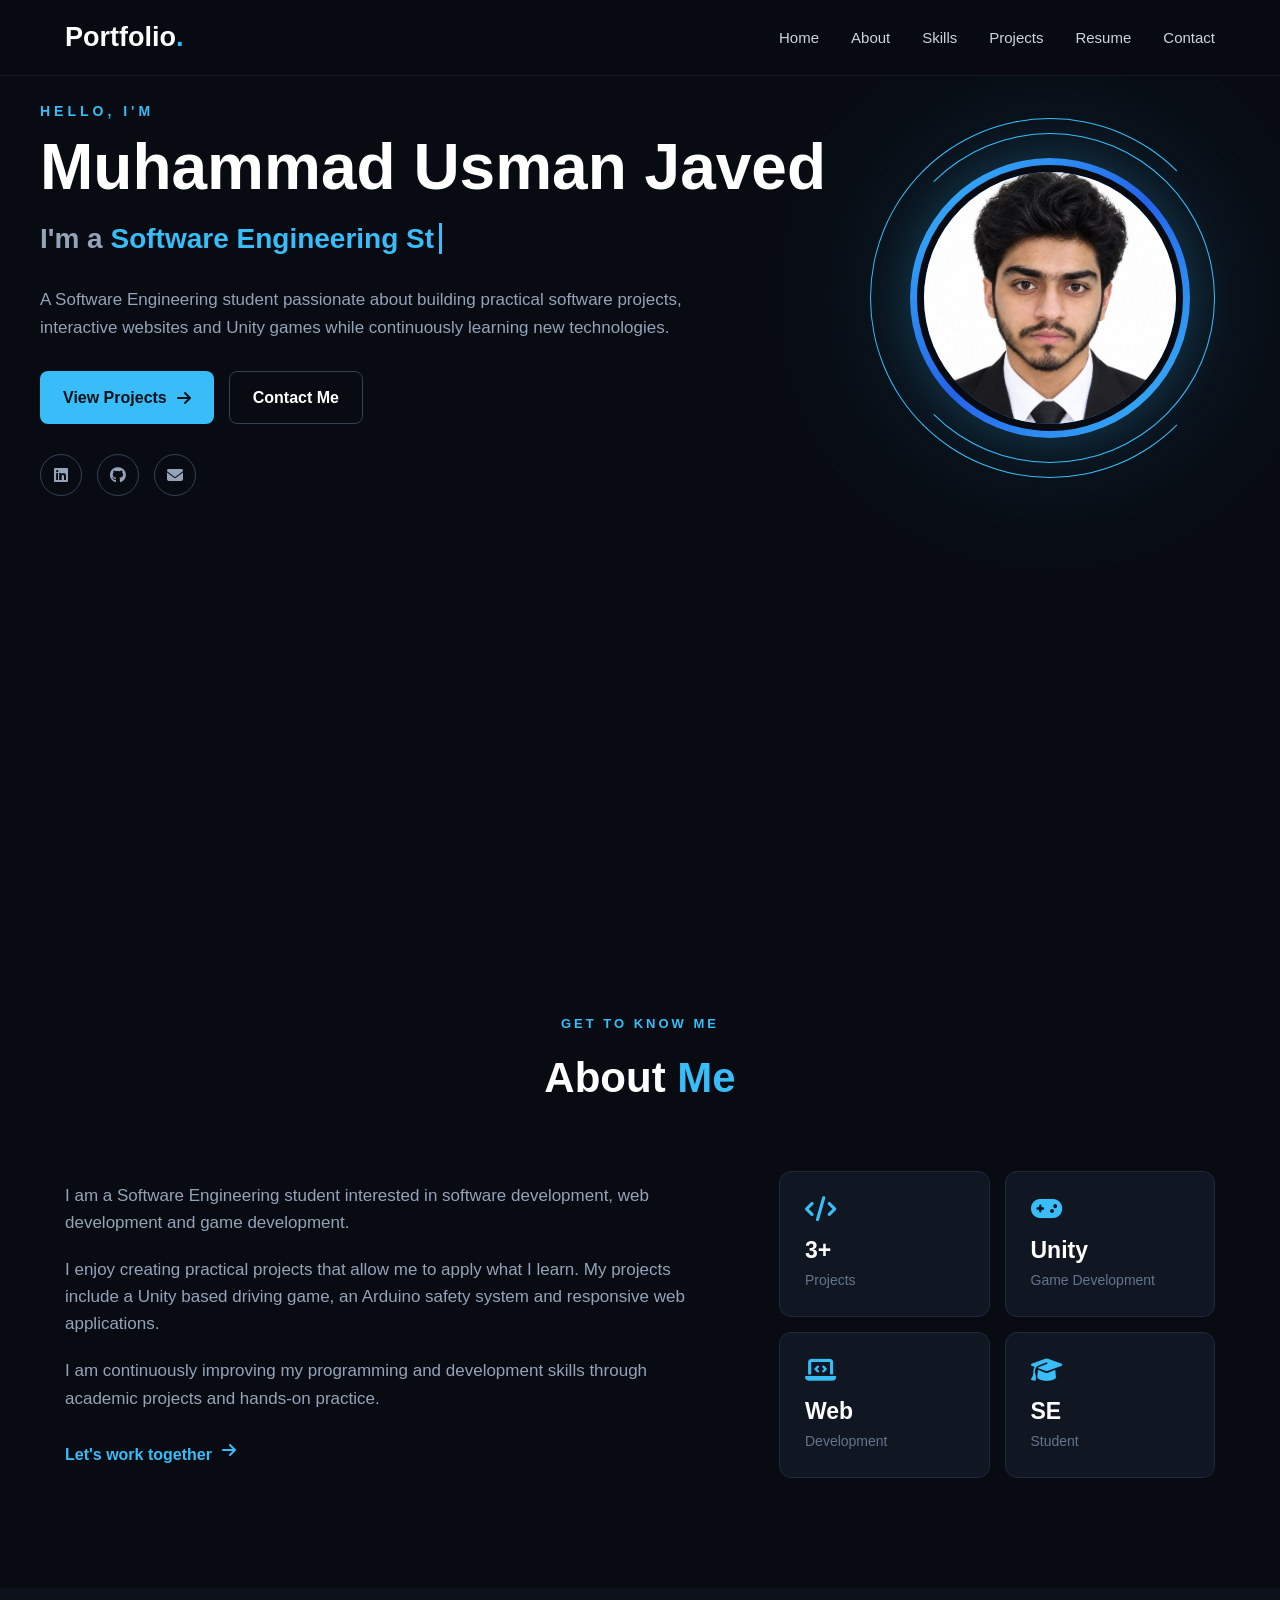
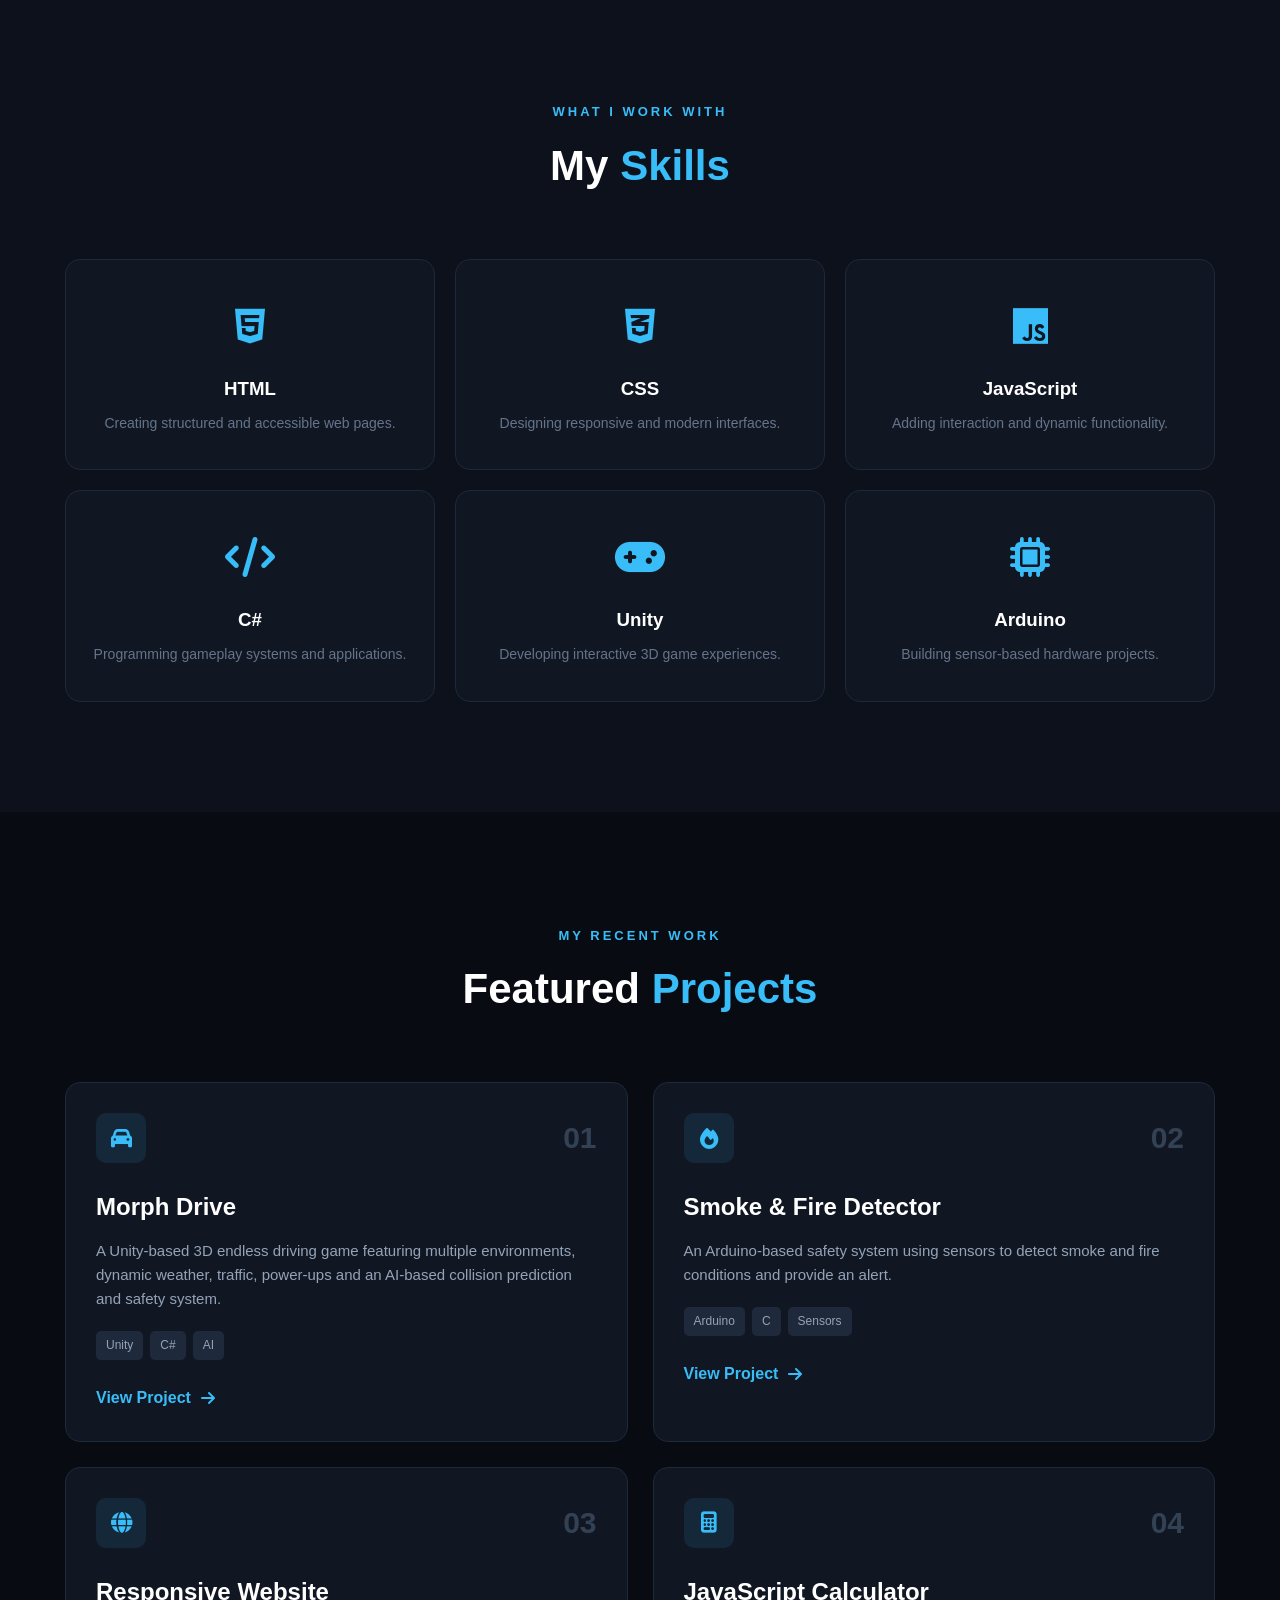
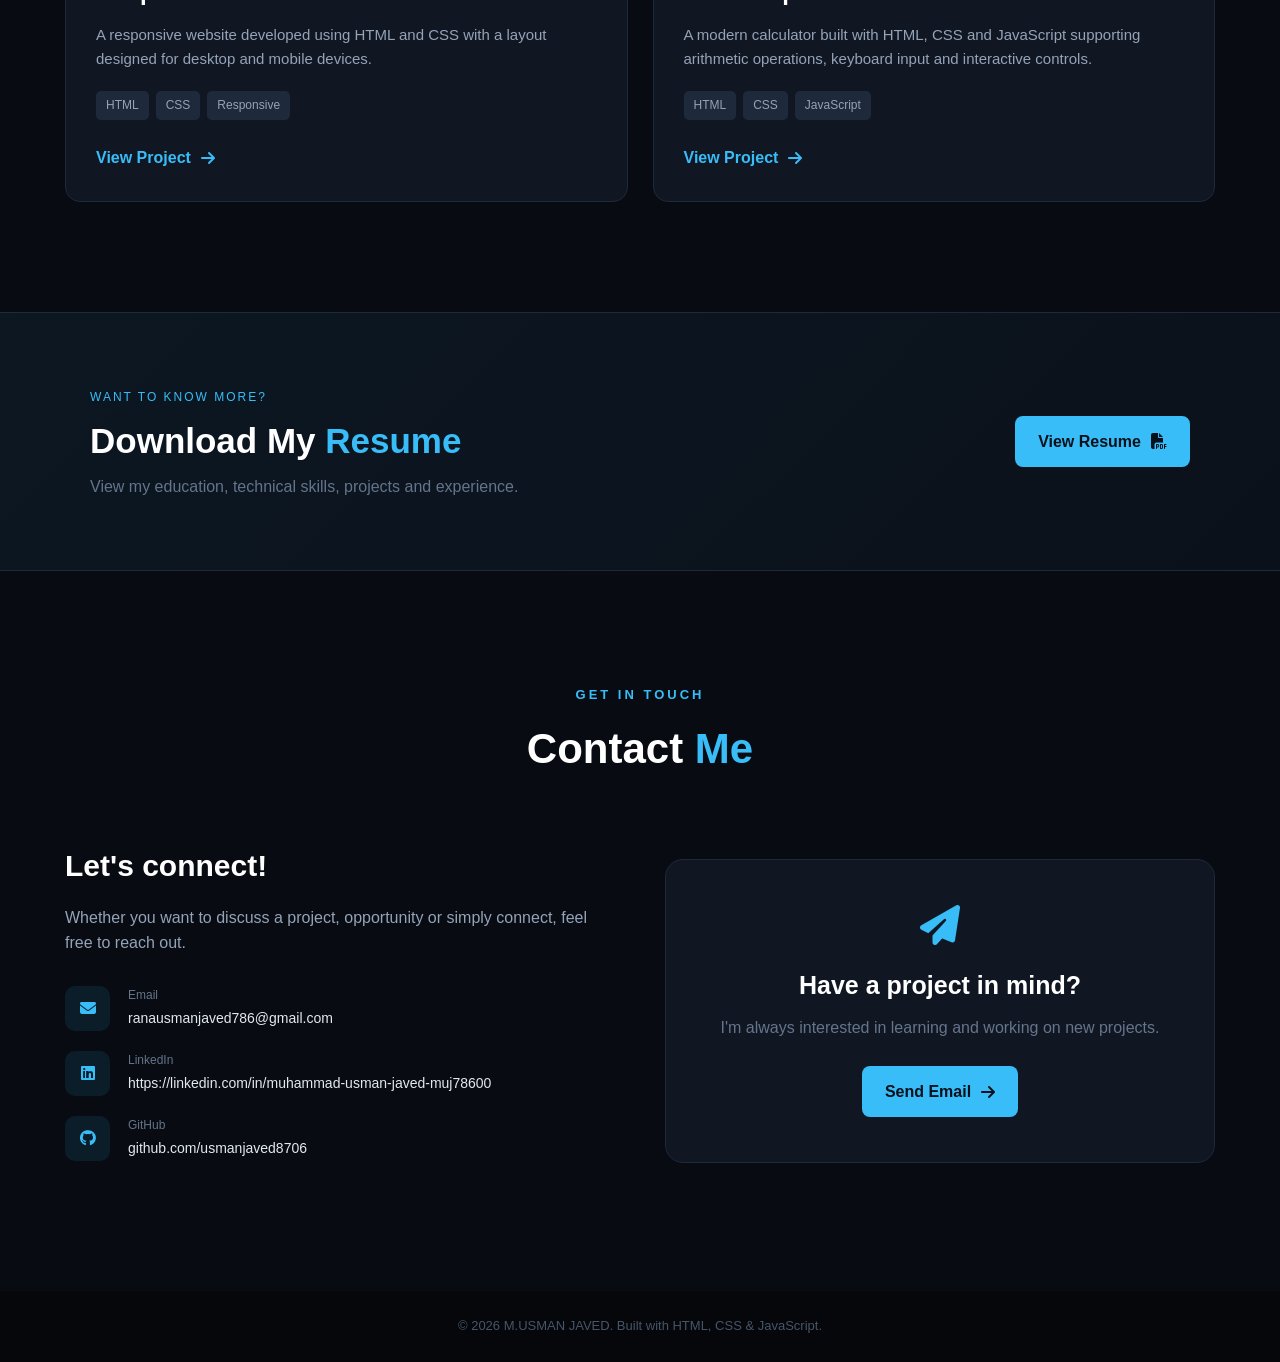
==== commit aee3c340: "Add calculator project link" ====
--- a/index.html
+++ b/index.html
@@ -542,11 +542,10 @@
 
                 </div>
 
-                <a href="#" class="project-link">
-                    View Project
-                    <i class="fas fa-arrow-right"></i>
+                <a href="https://usmanjaved8706.github.io/javascript-calculator/" target="_blank"rel="noopener noreferrer"class="project-link">
+                        View Project
+            <i class="fas fa-arrow-right"></i>
                 </a>
-
             </div>
 
         </div>
